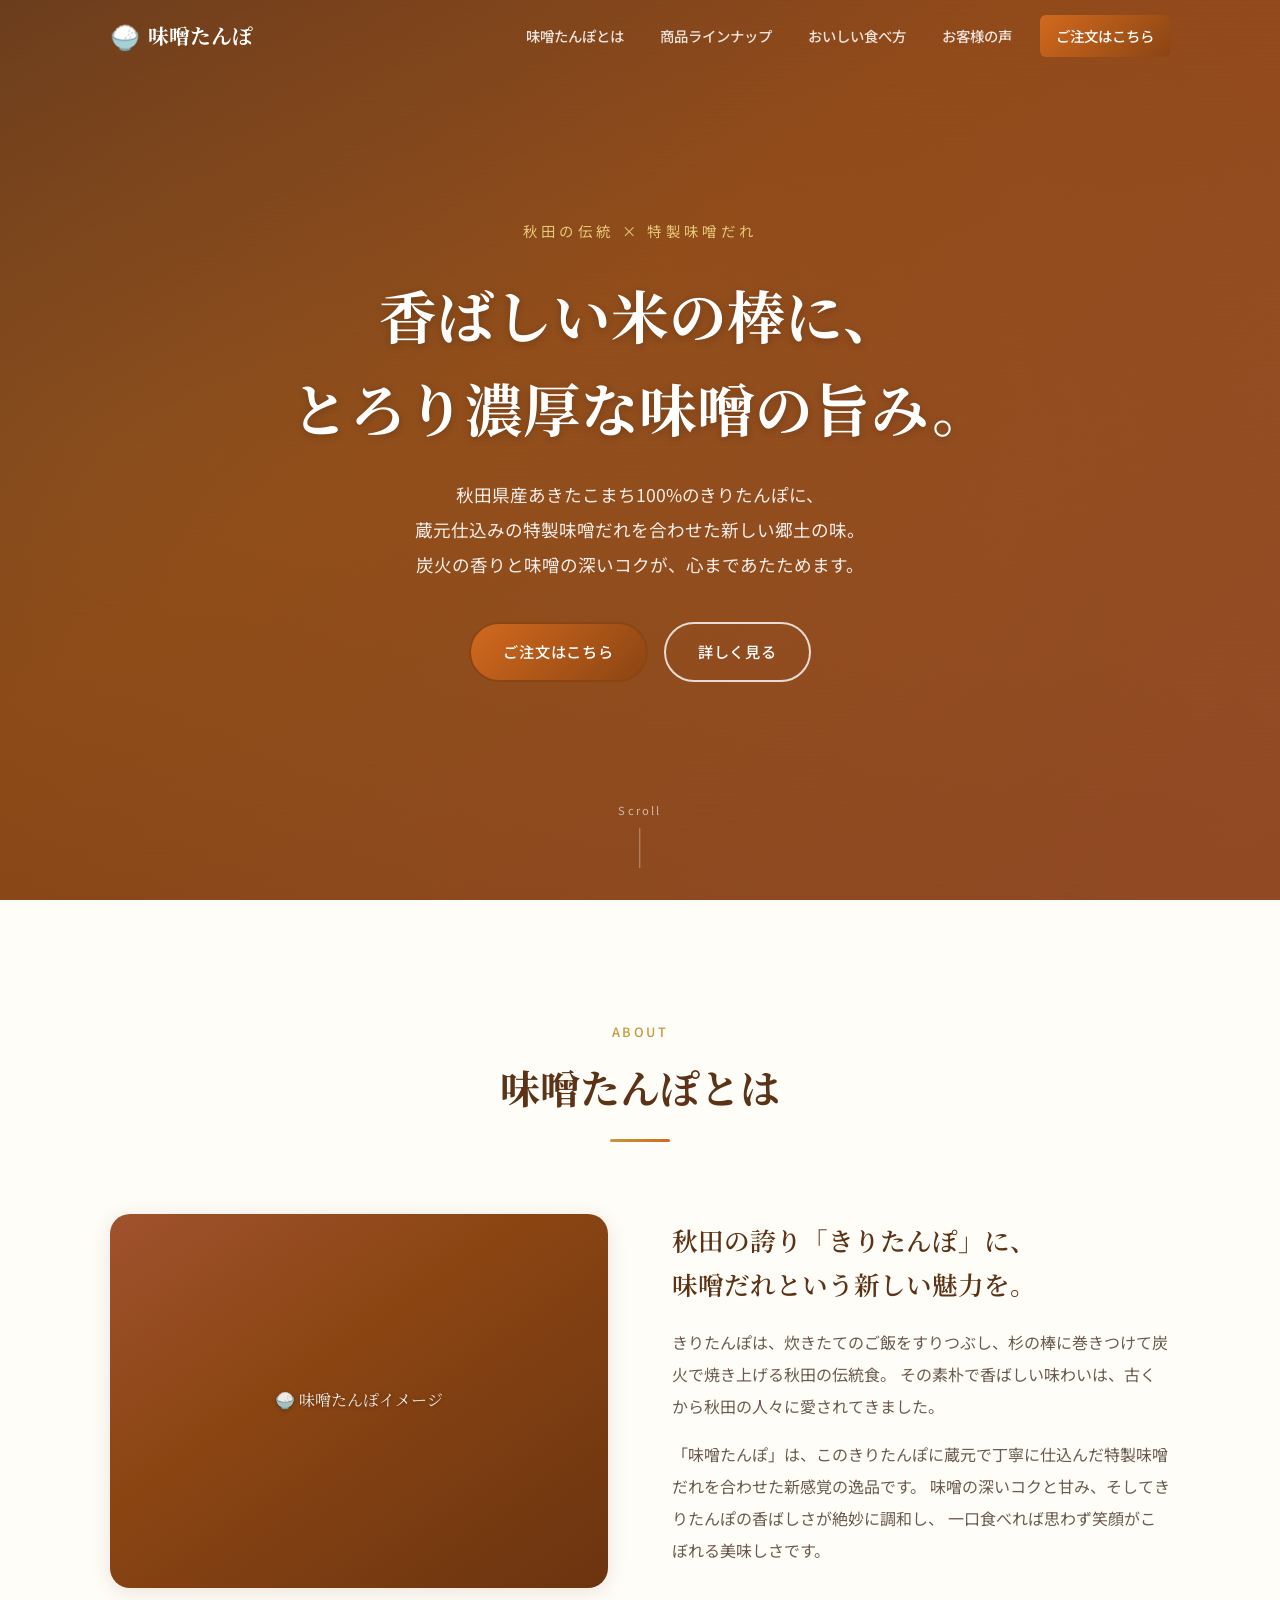
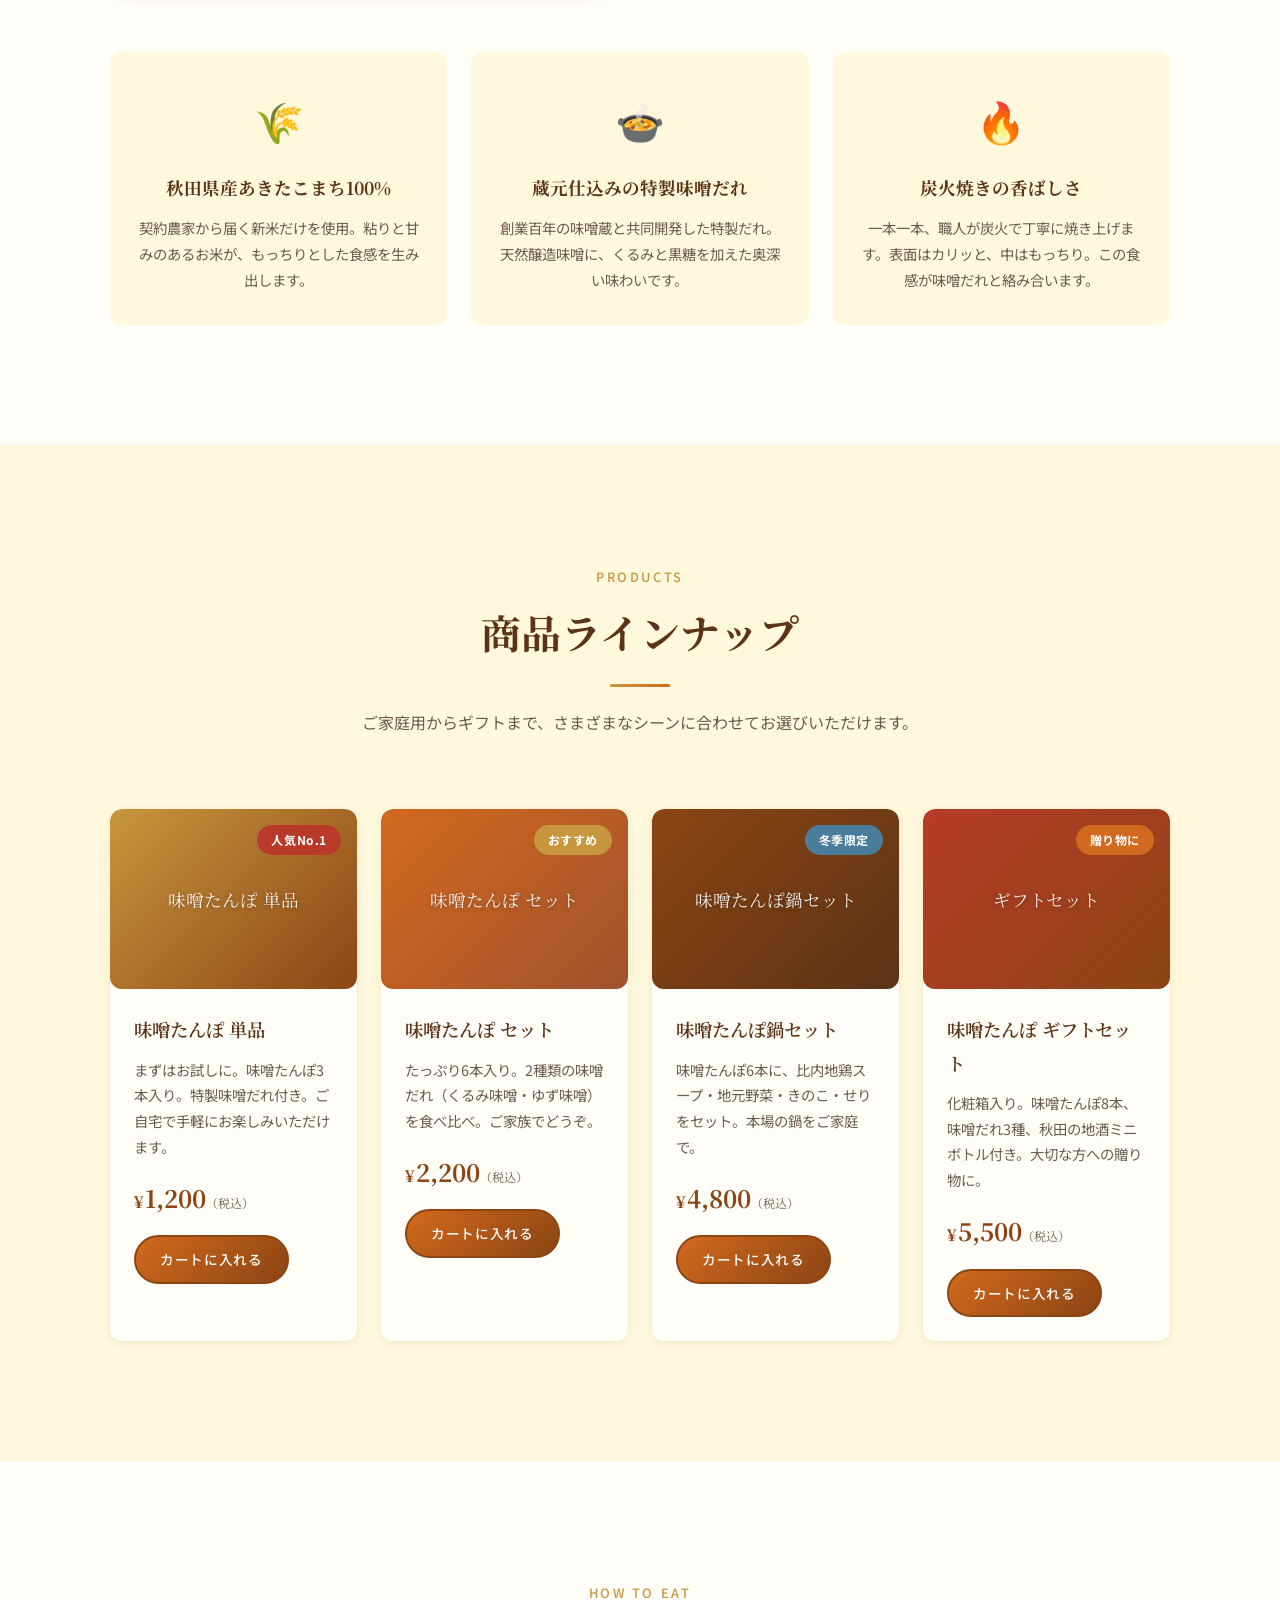
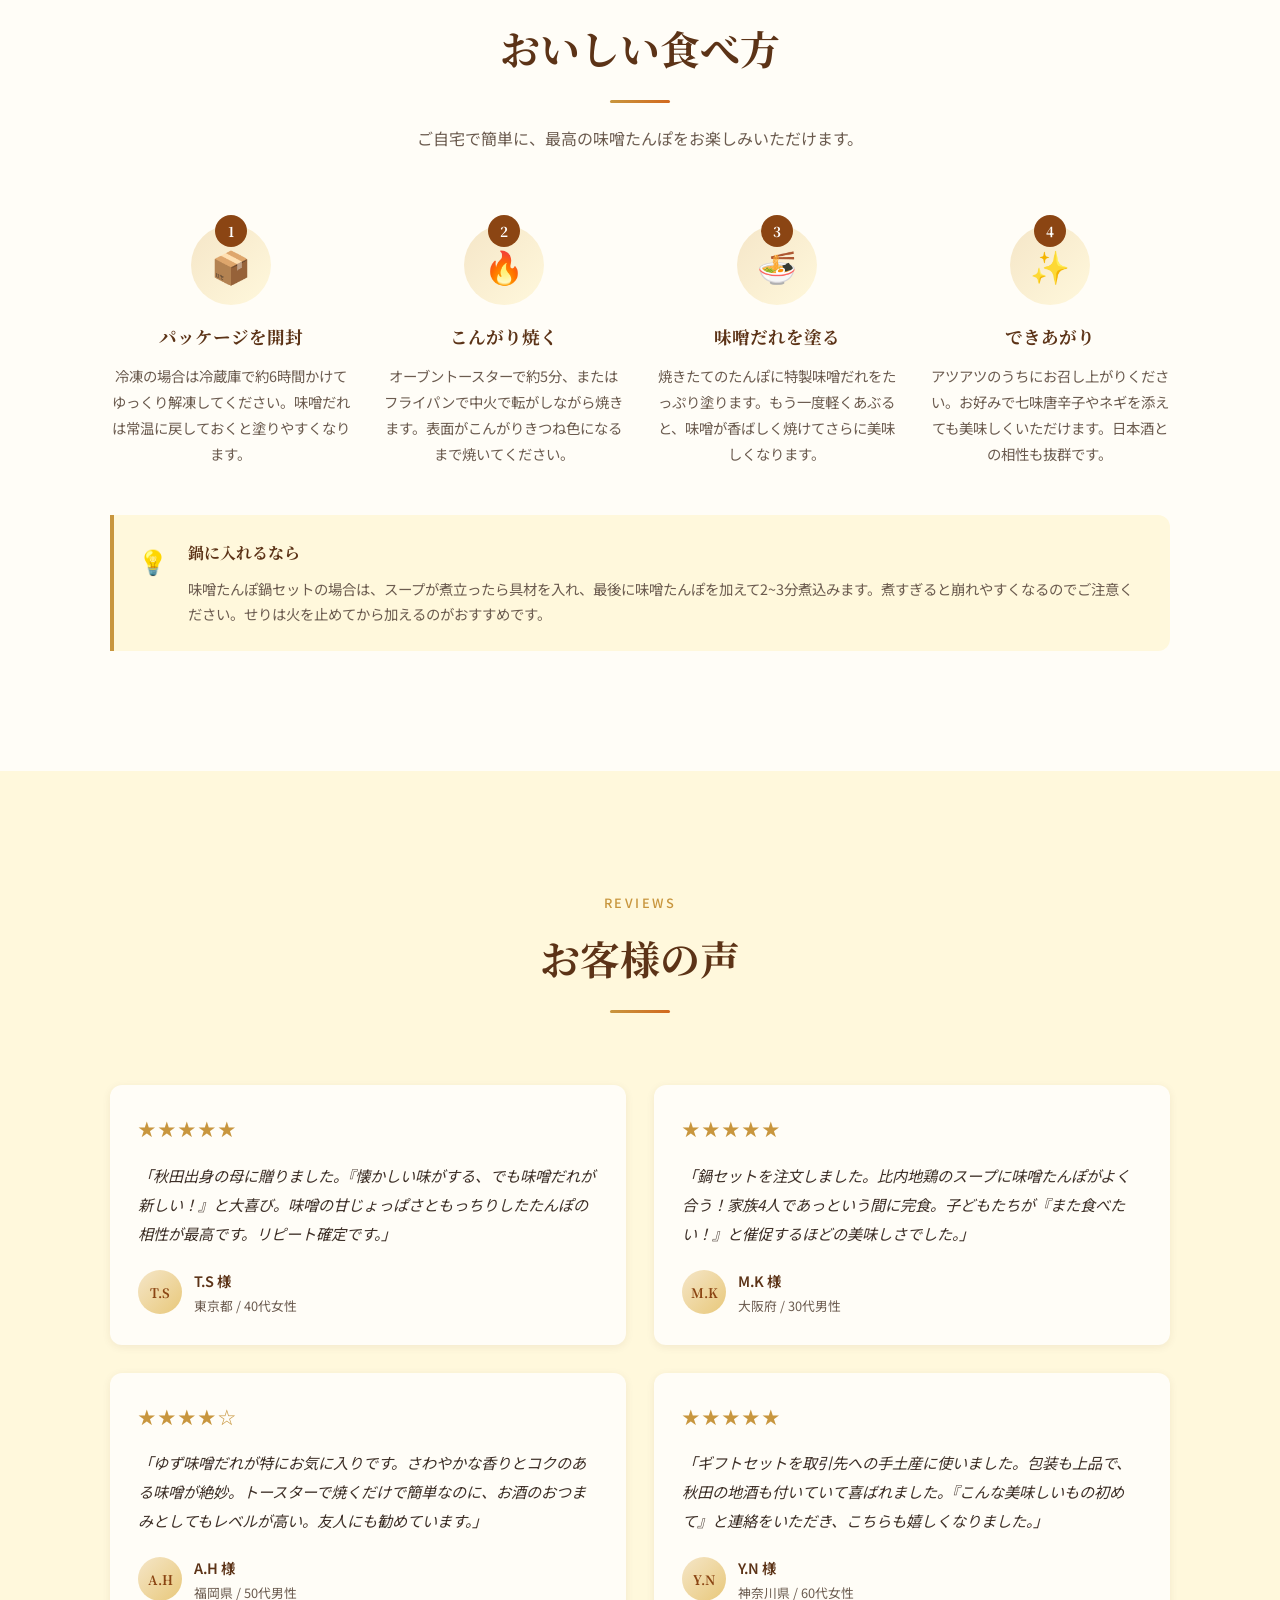
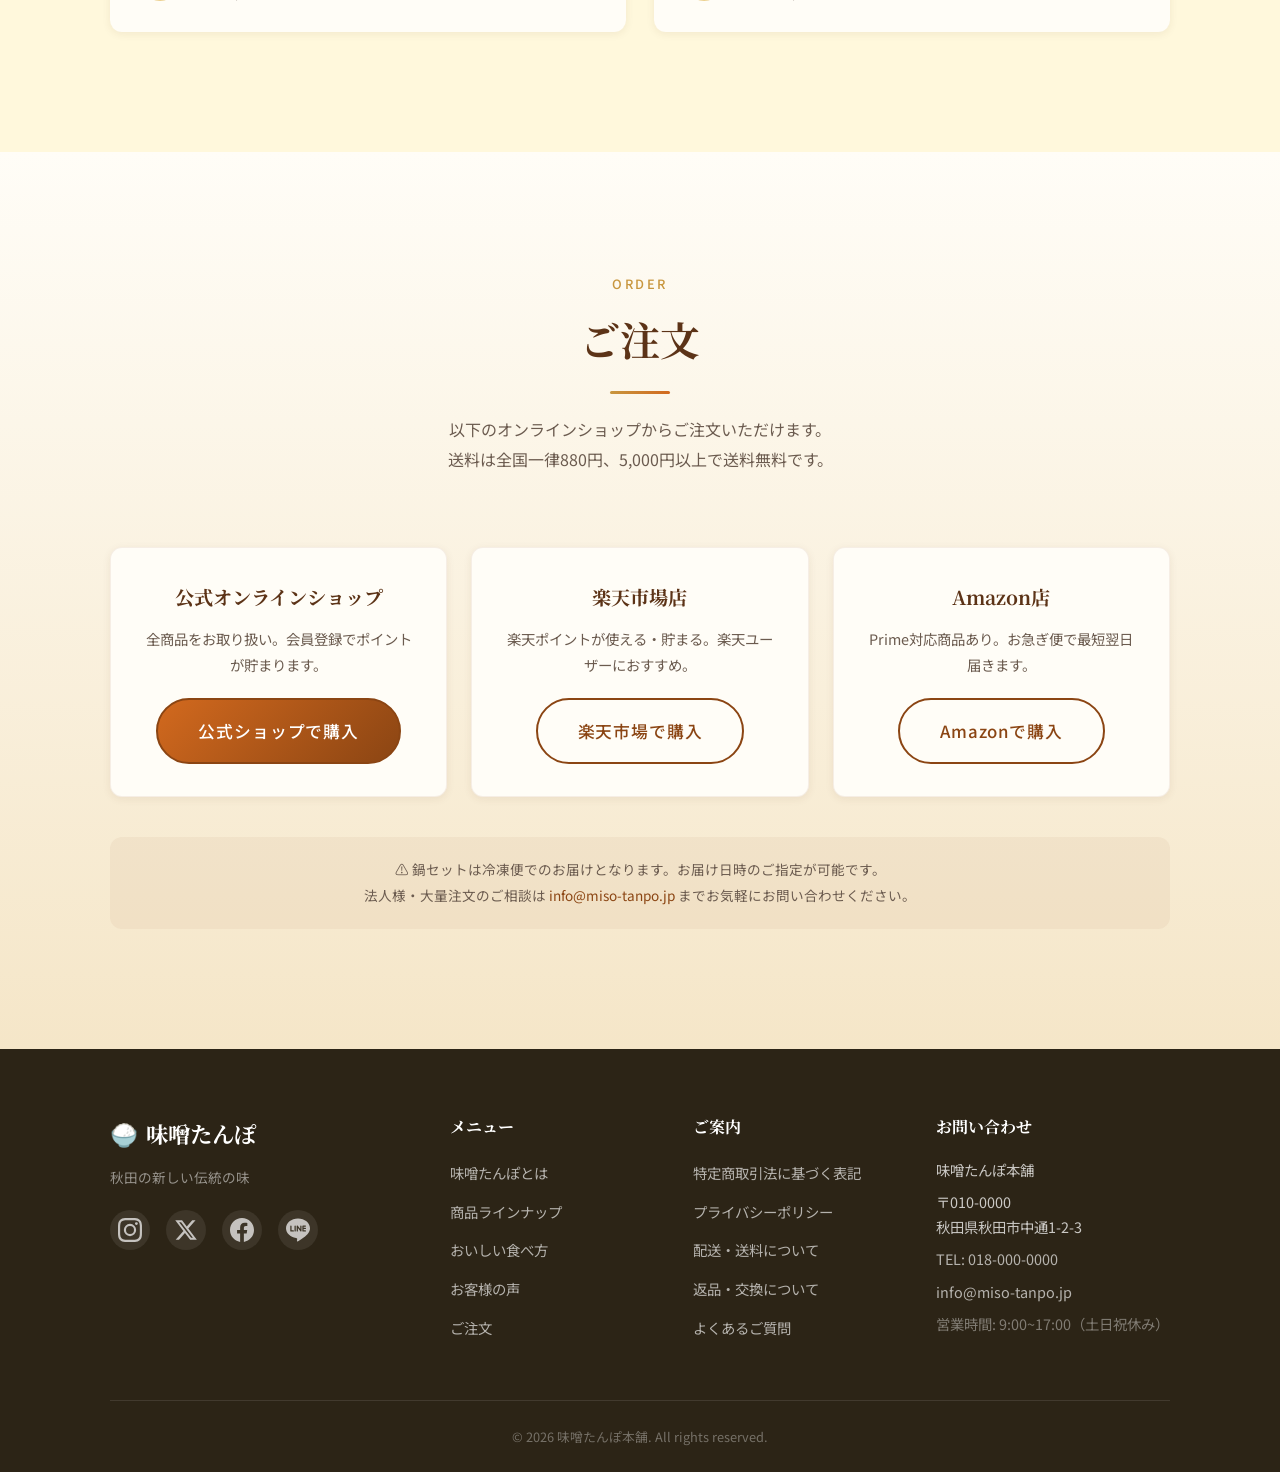
==== index.html @ 73ec68a2 "味噌たんぽホームページの初期コミット Co-Authored-By: Claude Opus 4.6 <noreply@anthropic.com>" ====
<!DOCTYPE html>
<html lang="ja">
<head>
  <meta charset="UTF-8">
  <meta name="viewport" content="width=device-width, initial-scale=1.0">
  <meta name="description" content="味噌たんぽ — 秋田の伝統きりたんぽと特製味噌だれの出会い。こだわりの素材で作る、新しい秋田の味をお届けします。">
  <meta name="keywords" content="味噌たんぽ, きりたんぽ, 秋田, 味噌, 郷土料理, お取り寄せ, ギフト">
  <meta property="og:title" content="味噌たんぽ | 秋田の新しい伝統の味">
  <meta property="og:description" content="秋田のきりたんぽと特製味噌だれが出会った、新しい郷土の味。">
  <meta property="og:type" content="website">
  <title>味噌たんぽ | 秋田の新しい伝統の味</title>
  <link rel="preconnect" href="https://fonts.googleapis.com">
  <link rel="preconnect" href="https://fonts.gstatic.com" crossorigin>
  <link href="https://fonts.googleapis.com/css2?family=Noto+Serif+JP:wght@400;500;600;700;900&family=Noto+Sans+JP:wght@300;400;500;700&display=swap" rel="stylesheet">
  <link rel="stylesheet" href="style.css">
</head>
<body>

  <!-- ナビゲーション -->
  <header class="header" id="header">
    <nav class="nav container">
      <a href="#" class="nav__logo">
        <span class="nav__logo-icon">&#127834;</span>
        <span class="nav__logo-text">味噌たんぽ</span>
      </a>
      <button class="nav__toggle" id="navToggle" aria-label="メニューを開く" aria-expanded="false">
        <span class="nav__toggle-bar"></span>
        <span class="nav__toggle-bar"></span>
        <span class="nav__toggle-bar"></span>
      </button>
      <ul class="nav__menu" id="navMenu">
        <li><a href="#about" class="nav__link">味噌たんぽとは</a></li>
        <li><a href="#products" class="nav__link">商品ラインナップ</a></li>
        <li><a href="#howto" class="nav__link">おいしい食べ方</a></li>
        <li><a href="#reviews" class="nav__link">お客様の声</a></li>
        <li><a href="#order" class="nav__link nav__link--cta">ご注文はこちら</a></li>
      </ul>
    </nav>
  </header>

  <!-- ヒーローセクション -->
  <section class="hero" id="hero">
    <div class="hero__overlay"></div>
    <div class="hero__content container">
      <p class="hero__subtitle fade-in">秋田の伝統 &#215; 特製味噌だれ</p>
      <h1 class="hero__title fade-in">
        香ばしい米の棒に、<br>
        とろり濃厚な味噌の旨み。
      </h1>
      <p class="hero__description fade-in">
        秋田県産あきたこまち100%のきりたんぽに、<br class="hide-mobile">
        蔵元仕込みの特製味噌だれを合わせた新しい郷土の味。<br class="hide-mobile">
        炭火の香りと味噌の深いコクが、心まであたためます。
      </p>
      <div class="hero__actions fade-in">
        <a href="#order" class="btn btn--primary">ご注文はこちら</a>
        <a href="#about" class="btn btn--outline">詳しく見る</a>
      </div>
    </div>
    <div class="hero__scroll-hint">
      <span>Scroll</span>
      <div class="hero__scroll-line"></div>
    </div>
  </section>

  <!-- 味噌たんぽとは -->
  <section class="about section" id="about">
    <div class="container">
      <div class="section__header fade-in">
        <p class="section__label">About</p>
        <h2 class="section__title">味噌たんぽとは</h2>
        <div class="section__divider"></div>
      </div>

      <div class="about__grid">
        <div class="about__image-wrapper fade-in">
          <div class="about__image placeholder-image placeholder-image--tanpo">
            <span>&#127834; 味噌たんぽイメージ</span>
          </div>
        </div>
        <div class="about__text fade-in">
          <h3 class="about__heading">秋田の誇り「きりたんぽ」に、<br>味噌だれという新しい魅力を。</h3>
          <p>
            きりたんぽは、炊きたてのご飯をすりつぶし、杉の棒に巻きつけて炭火で焼き上げる秋田の伝統食。
            その素朴で香ばしい味わいは、古くから秋田の人々に愛されてきました。
          </p>
          <p>
            「味噌たんぽ」は、このきりたんぽに蔵元で丁寧に仕込んだ特製味噌だれを合わせた新感覚の逸品です。
            味噌の深いコクと甘み、そしてきりたんぽの香ばしさが絶妙に調和し、
            一口食べれば思わず笑顔がこぼれる美味しさです。
          </p>
        </div>
      </div>

      <div class="about__features">
        <div class="about__feature fade-in">
          <div class="about__feature-icon">&#127806;</div>
          <h4>秋田県産あきたこまち100%</h4>
          <p>契約農家から届く新米だけを使用。粘りと甘みのあるお米が、もっちりとした食感を生み出します。</p>
        </div>
        <div class="about__feature fade-in">
          <div class="about__feature-icon">&#127858;</div>
          <h4>蔵元仕込みの特製味噌だれ</h4>
          <p>創業百年の味噌蔵と共同開発した特製だれ。天然醸造味噌に、くるみと黒糖を加えた奥深い味わいです。</p>
        </div>
        <div class="about__feature fade-in">
          <div class="about__feature-icon">&#128293;</div>
          <h4>炭火焼きの香ばしさ</h4>
          <p>一本一本、職人が炭火で丁寧に焼き上げます。表面はカリッと、中はもっちり。この食感が味噌だれと絡み合います。</p>
        </div>
      </div>
    </div>
  </section>

  <!-- 商品ラインナップ -->
  <section class="products section section--alt" id="products">
    <div class="container">
      <div class="section__header fade-in">
        <p class="section__label">Products</p>
        <h2 class="section__title">商品ラインナップ</h2>
        <div class="section__divider"></div>
        <p class="section__description">ご家庭用からギフトまで、<br class="hide-desktop">さまざまなシーンに合わせてお選びいただけます。</p>
      </div>

      <div class="products__grid">
        <!-- 単品 -->
        <article class="product-card fade-in">
          <div class="product-card__image placeholder-image placeholder-image--product1">
            <span>味噌たんぽ 単品</span>
          </div>
          <div class="product-card__badge">人気No.1</div>
          <div class="product-card__body">
            <h3 class="product-card__name">味噌たんぽ 単品</h3>
            <p class="product-card__desc">まずはお試しに。味噌たんぽ3本入り。特製味噌だれ付き。ご自宅で手軽にお楽しみいただけます。</p>
            <p class="product-card__price"><span class="product-card__yen">&yen;</span>1,200<span class="product-card__tax">（税込）</span></p>
            <a href="#order" class="btn btn--small">カートに入れる</a>
          </div>
        </article>

        <!-- セット -->
        <article class="product-card fade-in">
          <div class="product-card__image placeholder-image placeholder-image--product2">
            <span>味噌たんぽ セット</span>
          </div>
          <div class="product-card__badge product-card__badge--recommend">おすすめ</div>
          <div class="product-card__body">
            <h3 class="product-card__name">味噌たんぽ セット</h3>
            <p class="product-card__desc">たっぷり6本入り。2種類の味噌だれ（くるみ味噌・ゆず味噌）を食べ比べ。ご家族でどうぞ。</p>
            <p class="product-card__price"><span class="product-card__yen">&yen;</span>2,200<span class="product-card__tax">（税込）</span></p>
            <a href="#order" class="btn btn--small">カートに入れる</a>
          </div>
        </article>

        <!-- 鍋セット -->
        <article class="product-card fade-in">
          <div class="product-card__image placeholder-image placeholder-image--product3">
            <span>味噌たんぽ鍋セット</span>
          </div>
          <div class="product-card__badge product-card__badge--winter">冬季限定</div>
          <div class="product-card__body">
            <h3 class="product-card__name">味噌たんぽ鍋セット</h3>
            <p class="product-card__desc">味噌たんぽ6本に、比内地鶏スープ・地元野菜・きのこ・せりをセット。本場の鍋をご家庭で。</p>
            <p class="product-card__price"><span class="product-card__yen">&yen;</span>4,800<span class="product-card__tax">（税込）</span></p>
            <a href="#order" class="btn btn--small">カートに入れる</a>
          </div>
        </article>

        <!-- ギフトセット -->
        <article class="product-card fade-in">
          <div class="product-card__image placeholder-image placeholder-image--product4">
            <span>ギフトセット</span>
          </div>
          <div class="product-card__badge product-card__badge--gift">贈り物に</div>
          <div class="product-card__body">
            <h3 class="product-card__name">味噌たんぽ ギフトセット</h3>
            <p class="product-card__desc">化粧箱入り。味噌たんぽ8本、味噌だれ3種、秋田の地酒ミニボトル付き。大切な方への贈り物に。</p>
            <p class="product-card__price"><span class="product-card__yen">&yen;</span>5,500<span class="product-card__tax">（税込）</span></p>
            <a href="#order" class="btn btn--small">カートに入れる</a>
          </div>
        </article>
      </div>
    </div>
  </section>

  <!-- おいしい食べ方 -->
  <section class="howto section" id="howto">
    <div class="container">
      <div class="section__header fade-in">
        <p class="section__label">How to Eat</p>
        <h2 class="section__title">おいしい食べ方</h2>
        <div class="section__divider"></div>
        <p class="section__description">ご自宅で簡単に、最高の味噌たんぽをお楽しみいただけます。</p>
      </div>

      <div class="howto__steps">
        <div class="howto__step fade-in">
          <div class="howto__step-number">1</div>
          <div class="howto__step-icon placeholder-image placeholder-image--step">
            <span>&#128230;</span>
          </div>
          <h3>パッケージを開封</h3>
          <p>冷凍の場合は冷蔵庫で約6時間かけてゆっくり解凍してください。味噌だれは常温に戻しておくと塗りやすくなります。</p>
        </div>

        <div class="howto__step fade-in">
          <div class="howto__step-number">2</div>
          <div class="howto__step-icon placeholder-image placeholder-image--step">
            <span>&#128293;</span>
          </div>
          <h3>こんがり焼く</h3>
          <p>オーブントースターで約5分、またはフライパンで中火で転がしながら焼きます。表面がこんがりきつね色になるまで焼いてください。</p>
        </div>

        <div class="howto__step fade-in">
          <div class="howto__step-number">3</div>
          <div class="howto__step-icon placeholder-image placeholder-image--step">
            <span>&#127836;</span>
          </div>
          <h3>味噌だれを塗る</h3>
          <p>焼きたてのたんぽに特製味噌だれをたっぷり塗ります。もう一度軽くあぶると、味噌が香ばしく焼けてさらに美味しくなります。</p>
        </div>

        <div class="howto__step fade-in">
          <div class="howto__step-number">4</div>
          <div class="howto__step-icon placeholder-image placeholder-image--step">
            <span>&#10024;</span>
          </div>
          <h3>できあがり</h3>
          <p>アツアツのうちにお召し上がりください。お好みで七味唐辛子やネギを添えても美味しくいただけます。日本酒との相性も抜群です。</p>
        </div>
      </div>

      <div class="howto__tip fade-in">
        <div class="howto__tip-icon">&#128161;</div>
        <div class="howto__tip-content">
          <h4>鍋に入れるなら</h4>
          <p>味噌たんぽ鍋セットの場合は、スープが煮立ったら具材を入れ、最後に味噌たんぽを加えて2~3分煮込みます。煮すぎると崩れやすくなるのでご注意ください。せりは火を止めてから加えるのがおすすめです。</p>
        </div>
      </div>
    </div>
  </section>

  <!-- お客様の声 -->
  <section class="reviews section section--alt" id="reviews">
    <div class="container">
      <div class="section__header fade-in">
        <p class="section__label">Reviews</p>
        <h2 class="section__title">お客様の声</h2>
        <div class="section__divider"></div>
      </div>

      <div class="reviews__grid">
        <article class="review-card fade-in">
          <div class="review-card__stars" aria-label="星5つ">&#9733;&#9733;&#9733;&#9733;&#9733;</div>
          <p class="review-card__text">
            「秋田出身の母に贈りました。『懐かしい味がする、でも味噌だれが新しい！』と大喜び。味噌の甘じょっぱさともっちりしたたんぽの相性が最高です。リピート確定です。」
          </p>
          <div class="review-card__author">
            <div class="review-card__avatar">T.S</div>
            <div>
              <p class="review-card__name">T.S 様</p>
              <p class="review-card__meta">東京都 / 40代女性</p>
            </div>
          </div>
        </article>

        <article class="review-card fade-in">
          <div class="review-card__stars" aria-label="星5つ">&#9733;&#9733;&#9733;&#9733;&#9733;</div>
          <p class="review-card__text">
            「鍋セットを注文しました。比内地鶏のスープに味噌たんぽがよく合う！家族4人であっという間に完食。子どもたちが『また食べたい！』と催促するほどの美味しさでした。」
          </p>
          <div class="review-card__author">
            <div class="review-card__avatar">M.K</div>
            <div>
              <p class="review-card__name">M.K 様</p>
              <p class="review-card__meta">大阪府 / 30代男性</p>
            </div>
          </div>
        </article>

        <article class="review-card fade-in">
          <div class="review-card__stars" aria-label="星4つ">&#9733;&#9733;&#9733;&#9733;&#9734;</div>
          <p class="review-card__text">
            「ゆず味噌だれが特にお気に入りです。さわやかな香りとコクのある味噌が絶妙。トースターで焼くだけで簡単なのに、お酒のおつまみとしてもレベルが高い。友人にも勧めています。」
          </p>
          <div class="review-card__author">
            <div class="review-card__avatar">A.H</div>
            <div>
              <p class="review-card__name">A.H 様</p>
              <p class="review-card__meta">福岡県 / 50代男性</p>
            </div>
          </div>
        </article>

        <article class="review-card fade-in">
          <div class="review-card__stars" aria-label="星5つ">&#9733;&#9733;&#9733;&#9733;&#9733;</div>
          <p class="review-card__text">
            「ギフトセットを取引先への手土産に使いました。包装も上品で、秋田の地酒も付いていて喜ばれました。『こんな美味しいもの初めて』と連絡をいただき、こちらも嬉しくなりました。」
          </p>
          <div class="review-card__author">
            <div class="review-card__avatar">Y.N</div>
            <div>
              <p class="review-card__name">Y.N 様</p>
              <p class="review-card__meta">神奈川県 / 60代女性</p>
            </div>
          </div>
        </article>
      </div>
    </div>
  </section>

  <!-- ご注文 -->
  <section class="order section" id="order">
    <div class="container">
      <div class="section__header fade-in">
        <p class="section__label">Order</p>
        <h2 class="section__title">ご注文</h2>
        <div class="section__divider"></div>
        <p class="section__description">以下のオンラインショップからご注文いただけます。<br>送料は全国一律880円、5,000円以上で送料無料です。</p>
      </div>

      <div class="order__cards">
        <div class="order__card fade-in">
          <h3>公式オンラインショップ</h3>
          <p>全商品をお取り扱い。会員登録でポイントが貯まります。</p>
          <a href="#" class="btn btn--primary btn--large">公式ショップで購入</a>
        </div>
        <div class="order__card fade-in">
          <h3>楽天市場店</h3>
          <p>楽天ポイントが使える・貯まる。楽天ユーザーにおすすめ。</p>
          <a href="#" class="btn btn--secondary btn--large">楽天市場で購入</a>
        </div>
        <div class="order__card fade-in">
          <h3>Amazon店</h3>
          <p>Prime対応商品あり。お急ぎ便で最短翌日届きます。</p>
          <a href="#" class="btn btn--secondary btn--large">Amazonで購入</a>
        </div>
      </div>

      <div class="order__notice fade-in">
        <p>&#9888; 鍋セットは冷凍便でのお届けとなります。お届け日時のご指定が可能です。<br>
        法人様・大量注文のご相談は <a href="mailto:info@miso-tanpo.jp">info@miso-tanpo.jp</a> までお気軽にお問い合わせください。</p>
      </div>
    </div>
  </section>

  <!-- フッター -->
  <footer class="footer">
    <div class="container">
      <div class="footer__grid">
        <div class="footer__brand">
          <a href="#" class="footer__logo">
            <span>&#127834;</span> 味噌たんぽ
          </a>
          <p class="footer__tagline">秋田の新しい伝統の味</p>
          <div class="footer__sns">
            <a href="#" class="footer__sns-link" aria-label="Instagram">
              <svg viewBox="0 0 24 24" width="24" height="24" fill="currentColor"><path d="M12 2.163c3.204 0 3.584.012 4.85.07 3.252.148 4.771 1.691 4.919 4.919.058 1.265.069 1.645.069 4.849 0 3.205-.012 3.584-.069 4.849-.149 3.225-1.664 4.771-4.919 4.919-1.266.058-1.644.07-4.85.07-3.204 0-3.584-.012-4.849-.07-3.26-.149-4.771-1.699-4.919-4.92-.058-1.265-.07-1.644-.07-4.849 0-3.204.013-3.583.07-4.849.149-3.227 1.664-4.771 4.919-4.919 1.266-.057 1.645-.069 4.849-.069zM12 0C8.741 0 8.333.014 7.053.072 2.695.272.273 2.69.073 7.052.014 8.333 0 8.741 0 12c0 3.259.014 3.668.072 4.948.2 4.358 2.618 6.78 6.98 6.98C8.333 23.986 8.741 24 12 24c3.259 0 3.668-.014 4.948-.072 4.354-.2 6.782-2.618 6.979-6.98.059-1.28.073-1.689.073-4.948 0-3.259-.014-3.667-.072-4.947-.196-4.354-2.617-6.78-6.979-6.98C15.668.014 15.259 0 12 0zm0 5.838a6.162 6.162 0 100 12.324 6.162 6.162 0 000-12.324zM12 16a4 4 0 110-8 4 4 0 010 8zm6.406-11.845a1.44 1.44 0 100 2.881 1.44 1.44 0 000-2.881z"/></svg>
            </a>
            <a href="#" class="footer__sns-link" aria-label="X (Twitter)">
              <svg viewBox="0 0 24 24" width="24" height="24" fill="currentColor"><path d="M18.244 2.25h3.308l-7.227 8.26 8.502 11.24H16.17l-5.214-6.817L4.99 21.75H1.68l7.73-8.835L1.254 2.25H8.08l4.713 6.231zm-1.161 17.52h1.833L7.084 4.126H5.117z"/></svg>
            </a>
            <a href="#" class="footer__sns-link" aria-label="Facebook">
              <svg viewBox="0 0 24 24" width="24" height="24" fill="currentColor"><path d="M24 12.073c0-6.627-5.373-12-12-12s-12 5.373-12 12c0 5.99 4.388 10.954 10.125 11.854v-8.385H7.078v-3.47h3.047V9.43c0-3.007 1.792-4.669 4.533-4.669 1.312 0 2.686.235 2.686.235v2.953H15.83c-1.491 0-1.956.925-1.956 1.874v2.25h3.328l-.532 3.47h-2.796v8.385C19.612 23.027 24 18.062 24 12.073z"/></svg>
            </a>
            <a href="#" class="footer__sns-link" aria-label="LINE">
              <svg viewBox="0 0 24 24" width="24" height="24" fill="currentColor"><path d="M19.365 9.863c.349 0 .63.285.63.631 0 .345-.281.63-.63.63H17.61v1.125h1.755c.349 0 .63.283.63.63 0 .344-.281.629-.63.629h-2.386c-.345 0-.627-.285-.627-.629V8.108c0-.345.282-.63.63-.63h2.386c.346 0 .627.285.627.63 0 .349-.281.63-.63.63H17.61v1.125h1.755zm-3.855 3.016c0 .27-.174.51-.432.596-.064.021-.133.031-.199.031-.211 0-.391-.09-.51-.25l-2.443-3.317v2.94c0 .344-.279.629-.631.629-.346 0-.626-.285-.626-.629V8.108c0-.27.173-.51.43-.595.06-.023.136-.033.194-.033.195 0 .375.104.495.254l2.462 3.33V8.108c0-.345.282-.63.63-.63.345 0 .63.285.63.63v4.771zm-5.741 0c0 .344-.282.629-.631.629-.345 0-.627-.285-.627-.629V8.108c0-.345.282-.63.63-.63.346 0 .628.285.628.63v4.771zm-2.466.629H4.917c-.345 0-.63-.285-.63-.629V8.108c0-.345.285-.63.63-.63.348 0 .63.285.63.63v4.141h1.756c.348 0 .629.283.629.63 0 .344-.282.629-.629.629M24 10.314C24 4.943 18.615.572 12 .572S0 4.943 0 10.314c0 4.811 4.27 8.842 10.035 9.608.391.082.923.258 1.058.59.12.301.079.766.038 1.08l-.164 1.02c-.045.301-.24 1.186 1.049.645 1.291-.539 6.916-4.078 9.436-6.975C23.176 14.393 24 12.458 24 10.314"/></svg>
            </a>
          </div>
        </div>

        <div class="footer__links">
          <h4>メニュー</h4>
          <ul>
            <li><a href="#about">味噌たんぽとは</a></li>
            <li><a href="#products">商品ラインナップ</a></li>
            <li><a href="#howto">おいしい食べ方</a></li>
            <li><a href="#reviews">お客様の声</a></li>
            <li><a href="#order">ご注文</a></li>
          </ul>
        </div>

        <div class="footer__links">
          <h4>ご案内</h4>
          <ul>
            <li><a href="#">特定商取引法に基づく表記</a></li>
            <li><a href="#">プライバシーポリシー</a></li>
            <li><a href="#">配送・送料について</a></li>
            <li><a href="#">返品・交換について</a></li>
            <li><a href="#">よくあるご質問</a></li>
          </ul>
        </div>

        <div class="footer__contact">
          <h4>お問い合わせ</h4>
          <p>味噌たんぽ本舗</p>
          <p>〒010-0000<br>秋田県秋田市中通1-2-3</p>
          <p><a href="tel:018-000-0000">TEL: 018-000-0000</a></p>
          <p><a href="mailto:info@miso-tanpo.jp">info@miso-tanpo.jp</a></p>
          <p class="footer__hours">営業時間: 9:00~17:00（土日祝休み）</p>
        </div>
      </div>

      <div class="footer__bottom">
        <p>&copy; 2026 味噌たんぽ本舗. All rights reserved.</p>
      </div>
    </div>
  </footer>

  <!-- トップへ戻るボタン -->
  <button class="back-to-top" id="backToTop" aria-label="ページの先頭に戻る">
    <svg viewBox="0 0 24 24" width="24" height="24" fill="currentColor"><path d="M7.41 15.41L12 10.83l4.59 4.58L18 14l-6-6-6 6z"/></svg>
  </button>

  <script src="script.js"></script>
</body>
</html>
---- style.css ----
/* ============================================
   味噌たんぽ Landing Page — Stylesheet
   ============================================ */

/* --- Reset & Base --- */
*,
*::before,
*::after {
  margin: 0;
  padding: 0;
  box-sizing: border-box;
}

:root {
  --color-brown-dark: #5C3317;
  --color-brown: #8B4513;
  --color-brown-medium: #A0522D;
  --color-brown-light: #D2691E;
  --color-cream: #FFF8DC;
  --color-cream-dark: #F5E6C8;
  --color-warm-white: #FFFDF7;
  --color-dark: #2C2416;
  --color-text: #3E3028;
  --color-text-light: #6B5B4F;
  --color-gold: #C8963E;
  --color-gold-light: #E8C87A;
  --color-red-accent: #B83A2A;
  --color-green-accent: #5A7247;

  --font-serif: 'Noto Serif JP', 'Yu Mincho', '游明朝', serif;
  --font-sans: 'Noto Sans JP', 'Hiragino Sans', 'Yu Gothic', sans-serif;

  --shadow-sm: 0 2px 8px rgba(92, 51, 23, 0.08);
  --shadow-md: 0 4px 20px rgba(92, 51, 23, 0.12);
  --shadow-lg: 0 8px 40px rgba(92, 51, 23, 0.16);

  --radius-sm: 6px;
  --radius-md: 12px;
  --radius-lg: 20px;

  --transition: 0.3s ease;
}

html {
  scroll-behavior: smooth;
  font-size: 16px;
}

body {
  font-family: var(--font-sans);
  color: var(--color-text);
  background-color: var(--color-warm-white);
  line-height: 1.8;
  -webkit-font-smoothing: antialiased;
  overflow-x: hidden;
}

a {
  color: var(--color-brown);
  text-decoration: none;
  transition: color var(--transition);
}

a:hover {
  color: var(--color-brown-light);
}

img {
  max-width: 100%;
  height: auto;
  display: block;
}

ul {
  list-style: none;
}

.container {
  max-width: 1140px;
  margin: 0 auto;
  padding: 0 20px;
}

.hide-mobile {
  display: none;
}

.hide-desktop {
  display: inline;
}

/* --- Section Common --- */
.section {
  padding: 80px 0;
}

.section--alt {
  background-color: var(--color-cream);
}

.section__header {
  text-align: center;
  margin-bottom: 56px;
}

.section__label {
  font-family: var(--font-sans);
  font-size: 0.8rem;
  font-weight: 500;
  letter-spacing: 0.2em;
  text-transform: uppercase;
  color: var(--color-gold);
  margin-bottom: 8px;
}

.section__title {
  font-family: var(--font-serif);
  font-size: 2rem;
  font-weight: 700;
  color: var(--color-brown-dark);
  margin-bottom: 16px;
}

.section__divider {
  width: 60px;
  height: 3px;
  background: linear-gradient(90deg, var(--color-gold), var(--color-brown-light));
  margin: 0 auto 20px;
  border-radius: 2px;
}

.section__description {
  font-size: 1rem;
  color: var(--color-text-light);
  max-width: 600px;
  margin: 0 auto;
  line-height: 1.9;
}

/* --- Placeholder Images --- */
.placeholder-image {
  display: flex;
  align-items: center;
  justify-content: center;
  font-family: var(--font-serif);
  font-size: 1rem;
  color: rgba(255, 255, 255, 0.9);
  text-shadow: 0 1px 4px rgba(0, 0, 0, 0.3);
  border-radius: var(--radius-md);
  overflow: hidden;
  position: relative;
}

.placeholder-image span {
  position: relative;
  z-index: 1;
  text-align: center;
  padding: 16px;
}

.placeholder-image--tanpo {
  aspect-ratio: 4 / 3;
  background: linear-gradient(145deg, #A0522D 0%, #8B4513 40%, #6B3410 100%);
}

.placeholder-image--product1 {
  background: linear-gradient(135deg, #C8963E 0%, #8B4513 100%);
}
.placeholder-image--product2 {
  background: linear-gradient(135deg, #D2691E 0%, #A0522D 100%);
}
.placeholder-image--product3 {
  background: linear-gradient(135deg, #8B4513 0%, #5C3317 100%);
}
.placeholder-image--product4 {
  background: linear-gradient(135deg, #B83A2A 0%, #8B4513 100%);
}

.placeholder-image--step {
  width: 80px;
  height: 80px;
  border-radius: 50%;
  background: linear-gradient(135deg, var(--color-cream-dark), var(--color-cream));
  color: var(--color-brown);
  text-shadow: none;
  font-size: 2rem;
  margin: 0 auto 16px;
}

/* --- Buttons --- */
.btn {
  display: inline-block;
  font-family: var(--font-sans);
  font-weight: 500;
  font-size: 0.95rem;
  padding: 14px 32px;
  border-radius: 50px;
  border: 2px solid transparent;
  cursor: pointer;
  transition: all var(--transition);
  text-align: center;
  letter-spacing: 0.05em;
}

.btn--primary {
  background: linear-gradient(135deg, var(--color-brown-light), var(--color-brown));
  color: #fff;
  border-color: var(--color-brown);
}

.btn--primary:hover {
  background: linear-gradient(135deg, var(--color-brown), var(--color-brown-dark));
  color: #fff;
  transform: translateY(-2px);
  box-shadow: var(--shadow-md);
}

.btn--outline {
  background: transparent;
  color: #fff;
  border-color: rgba(255, 255, 255, 0.8);
}

.btn--outline:hover {
  background: rgba(255, 255, 255, 0.15);
  color: #fff;
  transform: translateY(-2px);
}

.btn--secondary {
  background: var(--color-warm-white);
  color: var(--color-brown);
  border-color: var(--color-brown);
}

.btn--secondary:hover {
  background: var(--color-brown);
  color: #fff;
  transform: translateY(-2px);
  box-shadow: var(--shadow-md);
}

.btn--small {
  padding: 10px 24px;
  font-size: 0.85rem;
  background: linear-gradient(135deg, var(--color-brown-light), var(--color-brown));
  color: #fff;
  border-color: var(--color-brown);
}

.btn--small:hover {
  background: linear-gradient(135deg, var(--color-brown), var(--color-brown-dark));
  color: #fff;
  transform: translateY(-2px);
  box-shadow: var(--shadow-sm);
}

.btn--large {
  padding: 16px 40px;
  font-size: 1.05rem;
}

/* --- Header / Nav --- */
.header {
  position: fixed;
  top: 0;
  left: 0;
  width: 100%;
  z-index: 1000;
  background: transparent;
  transition: background var(--transition), box-shadow var(--transition);
}

.header.scrolled {
  background: rgba(255, 253, 247, 0.97);
  box-shadow: var(--shadow-sm);
  backdrop-filter: blur(10px);
}

.nav {
  display: flex;
  align-items: center;
  justify-content: space-between;
  height: 72px;
}

.nav__logo {
  display: flex;
  align-items: center;
  gap: 8px;
  font-family: var(--font-serif);
  font-size: 1.3rem;
  font-weight: 700;
  color: #fff;
  transition: color var(--transition);
}

.header.scrolled .nav__logo {
  color: var(--color-brown-dark);
}

.nav__logo-icon {
  font-size: 1.5rem;
}

.nav__toggle {
  display: flex;
  flex-direction: column;
  gap: 5px;
  background: none;
  border: none;
  cursor: pointer;
  padding: 8px;
  z-index: 1001;
}

.nav__toggle-bar {
  display: block;
  width: 24px;
  height: 2px;
  background: #fff;
  border-radius: 2px;
  transition: all var(--transition);
}

.header.scrolled .nav__toggle-bar {
  background: var(--color-brown-dark);
}

.nav__toggle.active .nav__toggle-bar:nth-child(1) {
  transform: rotate(45deg) translate(5px, 5px);
}

.nav__toggle.active .nav__toggle-bar:nth-child(2) {
  opacity: 0;
}

.nav__toggle.active .nav__toggle-bar:nth-child(3) {
  transform: rotate(-45deg) translate(5px, -5px);
}

.nav__menu {
  position: fixed;
  top: 0;
  right: -100%;
  width: 280px;
  height: 100vh;
  background: var(--color-warm-white);
  flex-direction: column;
  padding: 100px 40px 40px;
  transition: right var(--transition);
  box-shadow: var(--shadow-lg);
  display: flex;
  gap: 8px;
}

.nav__menu.open {
  right: 0;
}

.nav__link {
  font-family: var(--font-sans);
  font-size: 1rem;
  font-weight: 500;
  color: var(--color-text);
  padding: 12px 0;
  display: block;
  border-bottom: 1px solid rgba(139, 69, 19, 0.1);
  transition: color var(--transition);
}

.nav__link:hover {
  color: var(--color-brown-light);
}

.nav__link--cta {
  background: linear-gradient(135deg, var(--color-brown-light), var(--color-brown));
  color: #fff;
  border: none;
  border-radius: 50px;
  padding: 12px 24px;
  text-align: center;
  margin-top: 16px;
}

.nav__link--cta:hover {
  color: #fff;
  opacity: 0.9;
}

/* --- Hero --- */
.hero {
  position: relative;
  min-height: 100vh;
  display: flex;
  align-items: center;
  justify-content: center;
  background:
    linear-gradient(145deg,
      rgba(92, 51, 23, 0.85) 0%,
      rgba(139, 69, 19, 0.75) 40%,
      rgba(160, 82, 45, 0.7) 100%
    ),
    repeating-linear-gradient(
      0deg,
      transparent,
      transparent 2px,
      rgba(0, 0, 0, 0.03) 2px,
      rgba(0, 0, 0, 0.03) 4px
    ),
    linear-gradient(180deg, #A0522D 0%, #6B3410 100%);
  color: #fff;
  text-align: center;
  overflow: hidden;
}

.hero::before {
  content: '';
  position: absolute;
  top: -50%;
  left: -50%;
  width: 200%;
  height: 200%;
  background: radial-gradient(ellipse at 30% 50%, rgba(200, 150, 62, 0.15) 0%, transparent 60%);
  animation: heroGlow 8s ease-in-out infinite alternate;
}

@keyframes heroGlow {
  0% { transform: translate(0, 0); }
  100% { transform: translate(5%, 3%); }
}

.hero__content {
  position: relative;
  z-index: 2;
  max-width: 800px;
  padding: 120px 20px 80px;
}

.hero__subtitle {
  font-family: var(--font-sans);
  font-size: 0.9rem;
  font-weight: 400;
  letter-spacing: 0.3em;
  margin-bottom: 24px;
  color: var(--color-gold-light);
}

.hero__title {
  font-family: var(--font-serif);
  font-size: 2.2rem;
  font-weight: 700;
  line-height: 1.6;
  margin-bottom: 24px;
  text-shadow: 0 2px 8px rgba(0, 0, 0, 0.2);
}

.hero__description {
  font-size: 1rem;
  line-height: 2;
  margin-bottom: 40px;
  color: rgba(255, 255, 255, 0.9);
}

.hero__actions {
  display: flex;
  gap: 16px;
  justify-content: center;
  flex-wrap: wrap;
}

.hero__scroll-hint {
  position: absolute;
  bottom: 32px;
  left: 50%;
  transform: translateX(-50%);
  display: flex;
  flex-direction: column;
  align-items: center;
  gap: 8px;
  color: rgba(255, 255, 255, 0.6);
  font-size: 0.7rem;
  letter-spacing: 0.2em;
}

.hero__scroll-line {
  width: 1px;
  height: 40px;
  background: rgba(255, 255, 255, 0.4);
  animation: scrollPulse 2s ease-in-out infinite;
}

@keyframes scrollPulse {
  0%, 100% { opacity: 0.3; transform: scaleY(0.6); }
  50% { opacity: 1; transform: scaleY(1); }
}

/* --- About --- */
.about__grid {
  display: grid;
  grid-template-columns: 1fr;
  gap: 40px;
  margin-bottom: 64px;
  align-items: center;
}

.about__image-wrapper {
  border-radius: var(--radius-lg);
  overflow: hidden;
  box-shadow: var(--shadow-md);
}

.about__text h3 {
  font-family: var(--font-serif);
  font-size: 1.4rem;
  font-weight: 600;
  color: var(--color-brown-dark);
  margin-bottom: 20px;
  line-height: 1.7;
}

.about__text p {
  margin-bottom: 16px;
  color: var(--color-text-light);
  line-height: 2;
}

.about__features {
  display: grid;
  grid-template-columns: 1fr;
  gap: 32px;
}

.about__feature {
  text-align: center;
  padding: 32px 24px;
  background: var(--color-cream);
  border-radius: var(--radius-md);
  transition: transform var(--transition), box-shadow var(--transition);
}

.about__feature:hover {
  transform: translateY(-4px);
  box-shadow: var(--shadow-md);
}

.about__feature-icon {
  font-size: 2.5rem;
  margin-bottom: 16px;
}

.about__feature h4 {
  font-family: var(--font-serif);
  font-size: 1.1rem;
  color: var(--color-brown-dark);
  margin-bottom: 12px;
}

.about__feature p {
  font-size: 0.9rem;
  color: var(--color-text-light);
  line-height: 1.8;
}

/* --- Products --- */
.products__grid {
  display: grid;
  grid-template-columns: 1fr;
  gap: 28px;
}

.product-card {
  background: var(--color-warm-white);
  border-radius: var(--radius-md);
  overflow: hidden;
  box-shadow: var(--shadow-sm);
  transition: transform var(--transition), box-shadow var(--transition);
  position: relative;
}

.product-card:hover {
  transform: translateY(-6px);
  box-shadow: var(--shadow-lg);
}

.product-card__image {
  height: 200px;
  display: flex;
  align-items: center;
  justify-content: center;
  font-size: 1.1rem;
}

.product-card__badge {
  position: absolute;
  top: 16px;
  right: 16px;
  background: var(--color-red-accent);
  color: #fff;
  font-size: 0.75rem;
  font-weight: 700;
  padding: 4px 14px;
  border-radius: 50px;
  letter-spacing: 0.05em;
}

.product-card__badge--recommend {
  background: var(--color-gold);
}

.product-card__badge--winter {
  background: #4A7C9B;
}

.product-card__badge--gift {
  background: var(--color-brown-light);
}

.product-card__body {
  padding: 24px;
}

.product-card__name {
  font-family: var(--font-serif);
  font-size: 1.15rem;
  font-weight: 600;
  color: var(--color-brown-dark);
  margin-bottom: 10px;
}

.product-card__desc {
  font-size: 0.9rem;
  color: var(--color-text-light);
  margin-bottom: 16px;
  line-height: 1.8;
}

.product-card__price {
  font-family: var(--font-serif);
  font-size: 1.5rem;
  font-weight: 700;
  color: var(--color-brown);
  margin-bottom: 16px;
}

.product-card__yen {
  font-size: 1rem;
  margin-right: 2px;
}

.product-card__tax {
  font-size: 0.75rem;
  font-weight: 400;
  color: var(--color-text-light);
}

/* --- How To --- */
.howto__steps {
  display: grid;
  grid-template-columns: 1fr;
  gap: 40px;
  margin-bottom: 48px;
}

.howto__step {
  text-align: center;
  position: relative;
}

.howto__step-number {
  position: absolute;
  top: -10px;
  left: 50%;
  transform: translateX(-50%);
  width: 32px;
  height: 32px;
  background: var(--color-brown);
  color: #fff;
  border-radius: 50%;
  display: flex;
  align-items: center;
  justify-content: center;
  font-family: var(--font-serif);
  font-size: 0.85rem;
  font-weight: 700;
  z-index: 2;
}

.howto__step h3 {
  font-family: var(--font-serif);
  font-size: 1.1rem;
  color: var(--color-brown-dark);
  margin-bottom: 10px;
}

.howto__step p {
  font-size: 0.9rem;
  color: var(--color-text-light);
  line-height: 1.8;
  max-width: 300px;
  margin: 0 auto;
}

.howto__tip {
  display: flex;
  gap: 20px;
  background: var(--color-cream);
  border-left: 4px solid var(--color-gold);
  border-radius: 0 var(--radius-md) var(--radius-md) 0;
  padding: 24px;
  align-items: flex-start;
}

.howto__tip-icon {
  font-size: 1.5rem;
  flex-shrink: 0;
}

.howto__tip-content h4 {
  font-family: var(--font-serif);
  font-size: 1rem;
  color: var(--color-brown-dark);
  margin-bottom: 8px;
}

.howto__tip-content p {
  font-size: 0.9rem;
  color: var(--color-text-light);
  line-height: 1.8;
}

/* --- Reviews --- */
.reviews__grid {
  display: grid;
  grid-template-columns: 1fr;
  gap: 24px;
}

.review-card {
  background: var(--color-warm-white);
  border-radius: var(--radius-md);
  padding: 28px;
  box-shadow: var(--shadow-sm);
  transition: transform var(--transition), box-shadow var(--transition);
}

.review-card:hover {
  transform: translateY(-4px);
  box-shadow: var(--shadow-md);
}

.review-card__stars {
  color: var(--color-gold);
  font-size: 1.1rem;
  margin-bottom: 16px;
  letter-spacing: 2px;
}

.review-card__text {
  font-size: 0.95rem;
  line-height: 1.9;
  color: var(--color-text);
  margin-bottom: 20px;
  font-style: italic;
}

.review-card__author {
  display: flex;
  align-items: center;
  gap: 12px;
}

.review-card__avatar {
  width: 44px;
  height: 44px;
  background: linear-gradient(135deg, var(--color-cream-dark), var(--color-gold-light));
  border-radius: 50%;
  display: flex;
  align-items: center;
  justify-content: center;
  font-family: var(--font-serif);
  font-size: 0.8rem;
  font-weight: 700;
  color: var(--color-brown);
  flex-shrink: 0;
}

.review-card__name {
  font-weight: 600;
  font-size: 0.9rem;
  color: var(--color-brown-dark);
}

.review-card__meta {
  font-size: 0.8rem;
  color: var(--color-text-light);
}

/* --- Order --- */
.order {
  background:
    linear-gradient(
      180deg,
      var(--color-warm-white) 0%,
      var(--color-cream-dark) 100%
    );
}

.order__cards {
  display: grid;
  grid-template-columns: 1fr;
  gap: 24px;
  margin-bottom: 40px;
}

.order__card {
  background: var(--color-warm-white);
  border-radius: var(--radius-md);
  padding: 32px;
  text-align: center;
  box-shadow: var(--shadow-sm);
  border: 1px solid rgba(139, 69, 19, 0.08);
  transition: transform var(--transition), box-shadow var(--transition);
}

.order__card:hover {
  transform: translateY(-4px);
  box-shadow: var(--shadow-md);
}

.order__card h3 {
  font-family: var(--font-serif);
  font-size: 1.2rem;
  color: var(--color-brown-dark);
  margin-bottom: 12px;
}

.order__card p {
  font-size: 0.9rem;
  color: var(--color-text-light);
  margin-bottom: 20px;
  line-height: 1.8;
}

.order__notice {
  background: rgba(139, 69, 19, 0.05);
  border-radius: var(--radius-md);
  padding: 20px 24px;
  text-align: center;
}

.order__notice p {
  font-size: 0.85rem;
  color: var(--color-text-light);
  line-height: 1.9;
}

/* --- Footer --- */
.footer {
  background: var(--color-dark);
  color: rgba(255, 255, 255, 0.75);
  padding: 64px 0 0;
}

.footer__grid {
  display: grid;
  grid-template-columns: 1fr;
  gap: 40px;
  padding-bottom: 48px;
  border-bottom: 1px solid rgba(255, 255, 255, 0.1);
}

.footer__logo {
  font-family: var(--font-serif);
  font-size: 1.4rem;
  font-weight: 700;
  color: #fff;
  display: inline-flex;
  align-items: center;
  gap: 8px;
  margin-bottom: 12px;
}

.footer__logo:hover {
  color: var(--color-gold-light);
}

.footer__tagline {
  font-size: 0.85rem;
  color: rgba(255, 255, 255, 0.5);
  margin-bottom: 20px;
}

.footer__sns {
  display: flex;
  gap: 16px;
}

.footer__sns-link {
  display: flex;
  align-items: center;
  justify-content: center;
  width: 40px;
  height: 40px;
  border-radius: 50%;
  background: rgba(255, 255, 255, 0.08);
  color: rgba(255, 255, 255, 0.7);
  transition: all var(--transition);
}

.footer__sns-link:hover {
  background: var(--color-brown-light);
  color: #fff;
  transform: translateY(-2px);
}

.footer__links h4,
.footer__contact h4 {
  font-family: var(--font-serif);
  font-size: 1rem;
  color: #fff;
  margin-bottom: 16px;
}

.footer__links li {
  margin-bottom: 10px;
}

.footer__links a {
  color: rgba(255, 255, 255, 0.65);
  font-size: 0.9rem;
  transition: color var(--transition);
}

.footer__links a:hover {
  color: var(--color-gold-light);
}

.footer__contact p {
  font-size: 0.9rem;
  margin-bottom: 8px;
  line-height: 1.7;
}

.footer__contact a {
  color: rgba(255, 255, 255, 0.65);
}

.footer__contact a:hover {
  color: var(--color-gold-light);
}

.footer__hours {
  font-size: 0.8rem;
  color: rgba(255, 255, 255, 0.4);
  margin-top: 4px;
}

.footer__bottom {
  padding: 24px 0;
  text-align: center;
  font-size: 0.8rem;
  color: rgba(255, 255, 255, 0.35);
}

/* --- Back to Top --- */
.back-to-top {
  position: fixed;
  bottom: 24px;
  right: 24px;
  width: 48px;
  height: 48px;
  border-radius: 50%;
  background: var(--color-brown);
  color: #fff;
  border: none;
  cursor: pointer;
  display: flex;
  align-items: center;
  justify-content: center;
  box-shadow: var(--shadow-md);
  opacity: 0;
  visibility: hidden;
  transform: translateY(16px);
  transition: all var(--transition);
  z-index: 900;
}

.back-to-top.visible {
  opacity: 1;
  visibility: visible;
  transform: translateY(0);
}

.back-to-top:hover {
  background: var(--color-brown-dark);
  transform: translateY(-2px);
}

/* --- Animations --- */
.fade-in {
  opacity: 0;
  transform: translateY(30px);
  transition: opacity 0.7s ease-out, transform 0.7s ease-out;
}

.fade-in.visible {
  opacity: 1;
  transform: translateY(0);
}

/* Stagger delay for grid items */
.fade-in:nth-child(2) { transition-delay: 0.1s; }
.fade-in:nth-child(3) { transition-delay: 0.2s; }
.fade-in:nth-child(4) { transition-delay: 0.3s; }

/* ============================================
   Tablet (min-width: 600px)
   ============================================ */
@media (min-width: 600px) {
  .section {
    padding: 100px 0;
  }

  .section__title {
    font-size: 2.2rem;
  }

  .hero__title {
    font-size: 2.6rem;
  }

  .about__features {
    grid-template-columns: repeat(3, 1fr);
    gap: 24px;
  }

  .products__grid {
    grid-template-columns: repeat(2, 1fr);
  }

  .howto__steps {
    grid-template-columns: repeat(2, 1fr);
    gap: 48px;
  }

  .reviews__grid {
    grid-template-columns: repeat(2, 1fr);
  }

  .order__cards {
    grid-template-columns: repeat(3, 1fr);
  }

  .footer__grid {
    grid-template-columns: repeat(2, 1fr);
  }

  .hide-mobile {
    display: inline;
  }
}

/* ============================================
   Desktop (min-width: 960px)
   ============================================ */
@media (min-width: 960px) {
  .container {
    padding: 0 40px;
  }

  .section {
    padding: 120px 0;
  }

  .section__title {
    font-size: 2.5rem;
  }

  .section__header {
    margin-bottom: 72px;
  }

  .hide-desktop {
    display: none;
  }

  /* Nav Desktop */
  .nav__toggle {
    display: none;
  }

  .nav__menu {
    position: static;
    width: auto;
    height: auto;
    background: transparent;
    flex-direction: row;
    padding: 0;
    box-shadow: none;
    display: flex;
    align-items: center;
    gap: 4px;
  }

  .nav__link {
    color: rgba(255, 255, 255, 0.85);
    border-bottom: none;
    padding: 8px 16px;
    font-size: 0.9rem;
    border-radius: 6px;
  }

  .nav__link:hover {
    color: #fff;
    background: rgba(255, 255, 255, 0.1);
  }

  .header.scrolled .nav__link {
    color: var(--color-text);
  }

  .header.scrolled .nav__link:hover {
    color: var(--color-brown);
    background: rgba(139, 69, 19, 0.05);
  }

  .nav__link--cta {
    color: #fff;
    margin-top: 0;
    margin-left: 8px;
  }

  .nav__link--cta:hover {
    opacity: 0.9;
    background: linear-gradient(135deg, var(--color-brown), var(--color-brown-dark));
  }

  .header.scrolled .nav__link--cta {
    color: #fff;
  }

  /* Hero Desktop */
  .hero__title {
    font-size: 3.2rem;
  }

  .hero__description {
    font-size: 1.1rem;
  }

  /* About Desktop */
  .about__grid {
    grid-template-columns: 1fr 1fr;
    gap: 64px;
  }

  .about__text h3 {
    font-size: 1.6rem;
  }

  /* Products Desktop */
  .products__grid {
    grid-template-columns: repeat(4, 1fr);
    gap: 24px;
  }

  .product-card__image {
    height: 180px;
  }

  /* How To Desktop */
  .howto__steps {
    grid-template-columns: repeat(4, 1fr);
    gap: 32px;
  }

  /* Reviews Desktop */
  .reviews__grid {
    grid-template-columns: repeat(2, 1fr);
    gap: 28px;
  }

  /* Footer Desktop */
  .footer__grid {
    grid-template-columns: 1.5fr 1fr 1fr 1.2fr;
    gap: 48px;
  }
}

/* ============================================
   Large Desktop (min-width: 1200px)
   ============================================ */
@media (min-width: 1200px) {
  .hero__title {
    font-size: 3.6rem;
  }
}
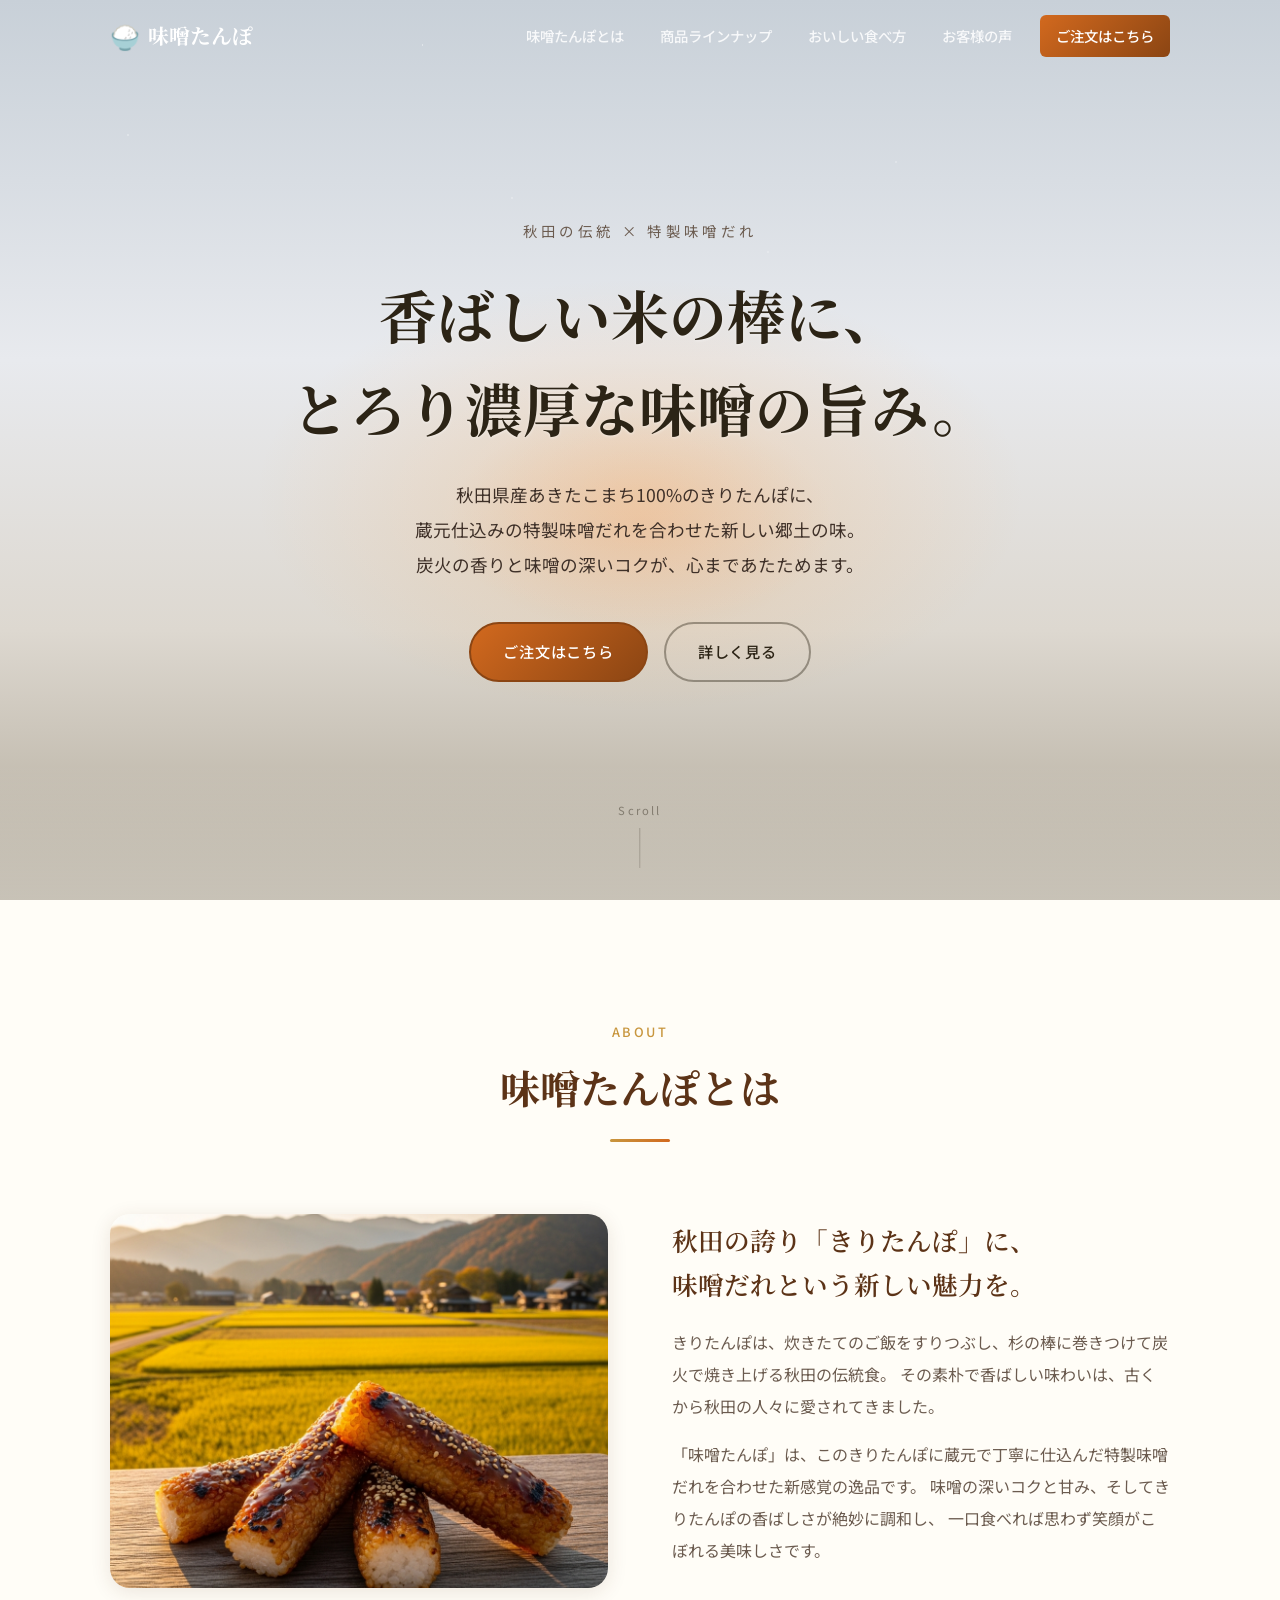
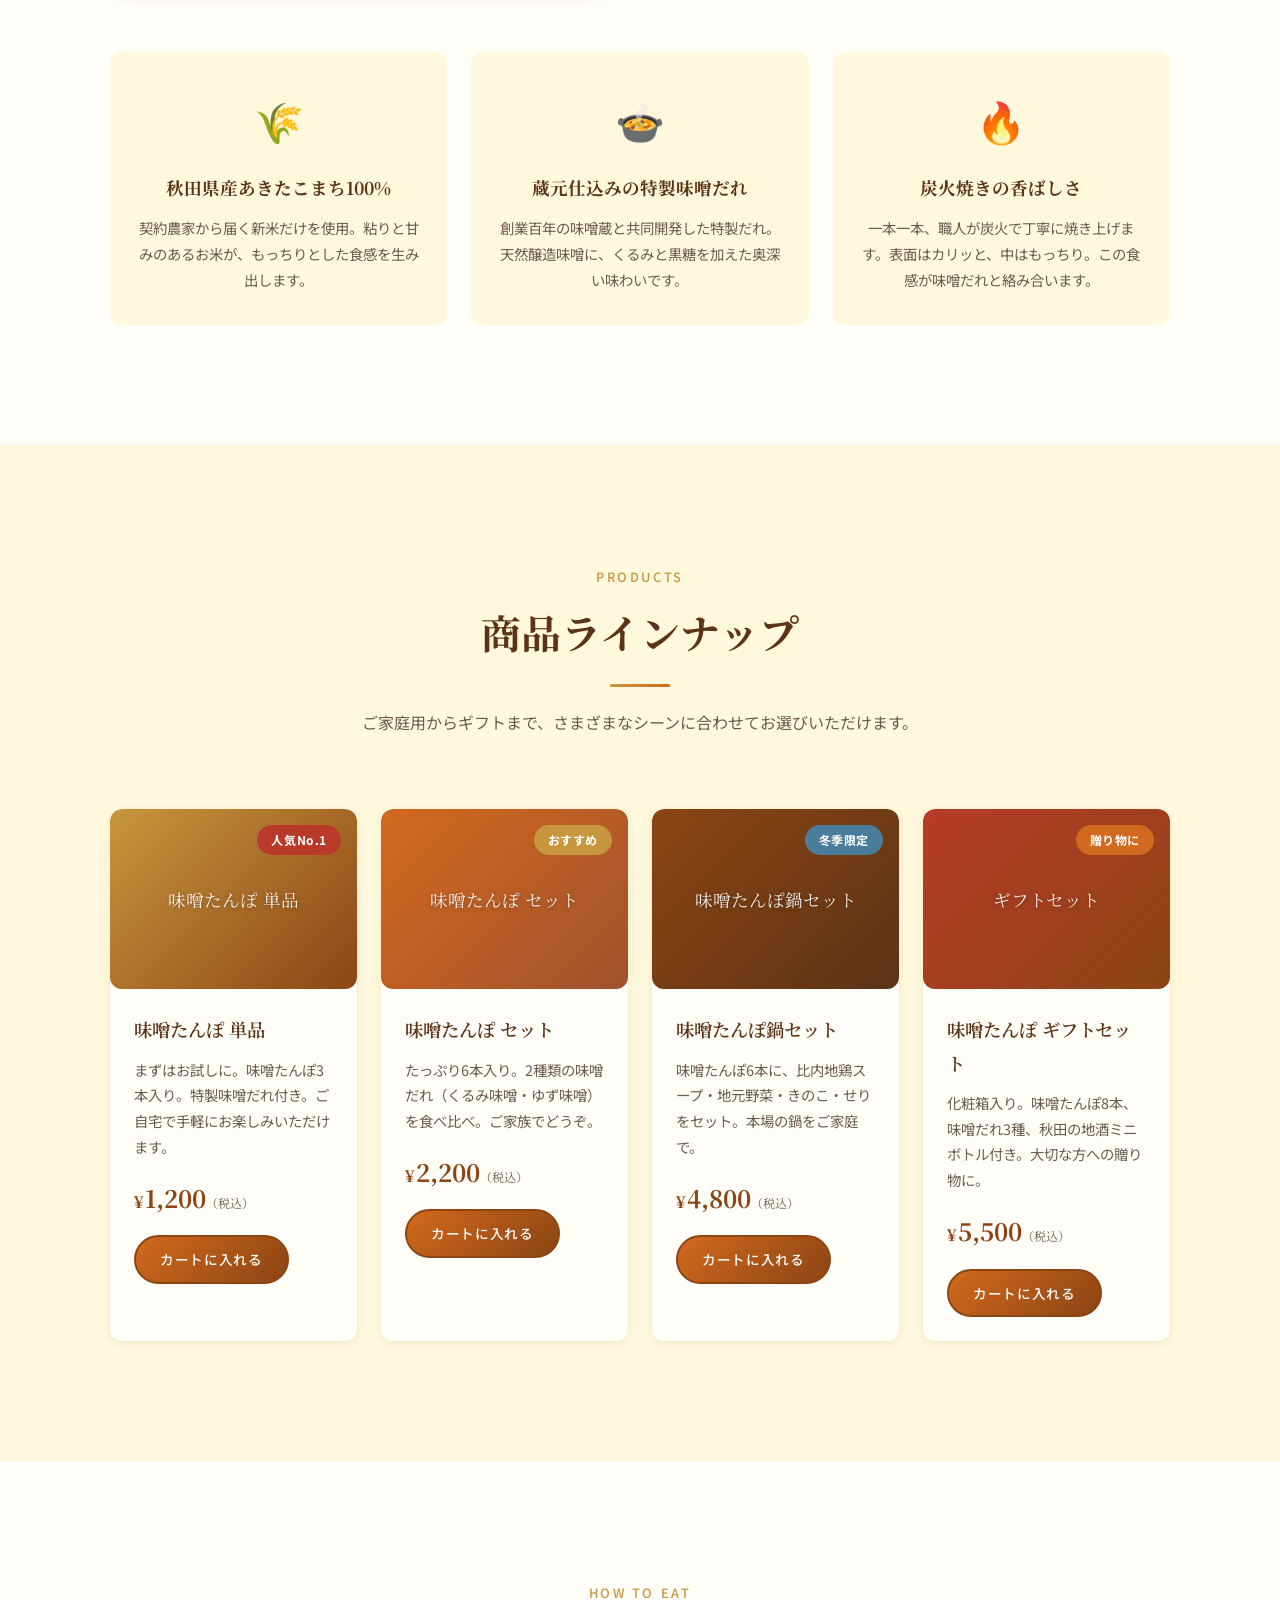
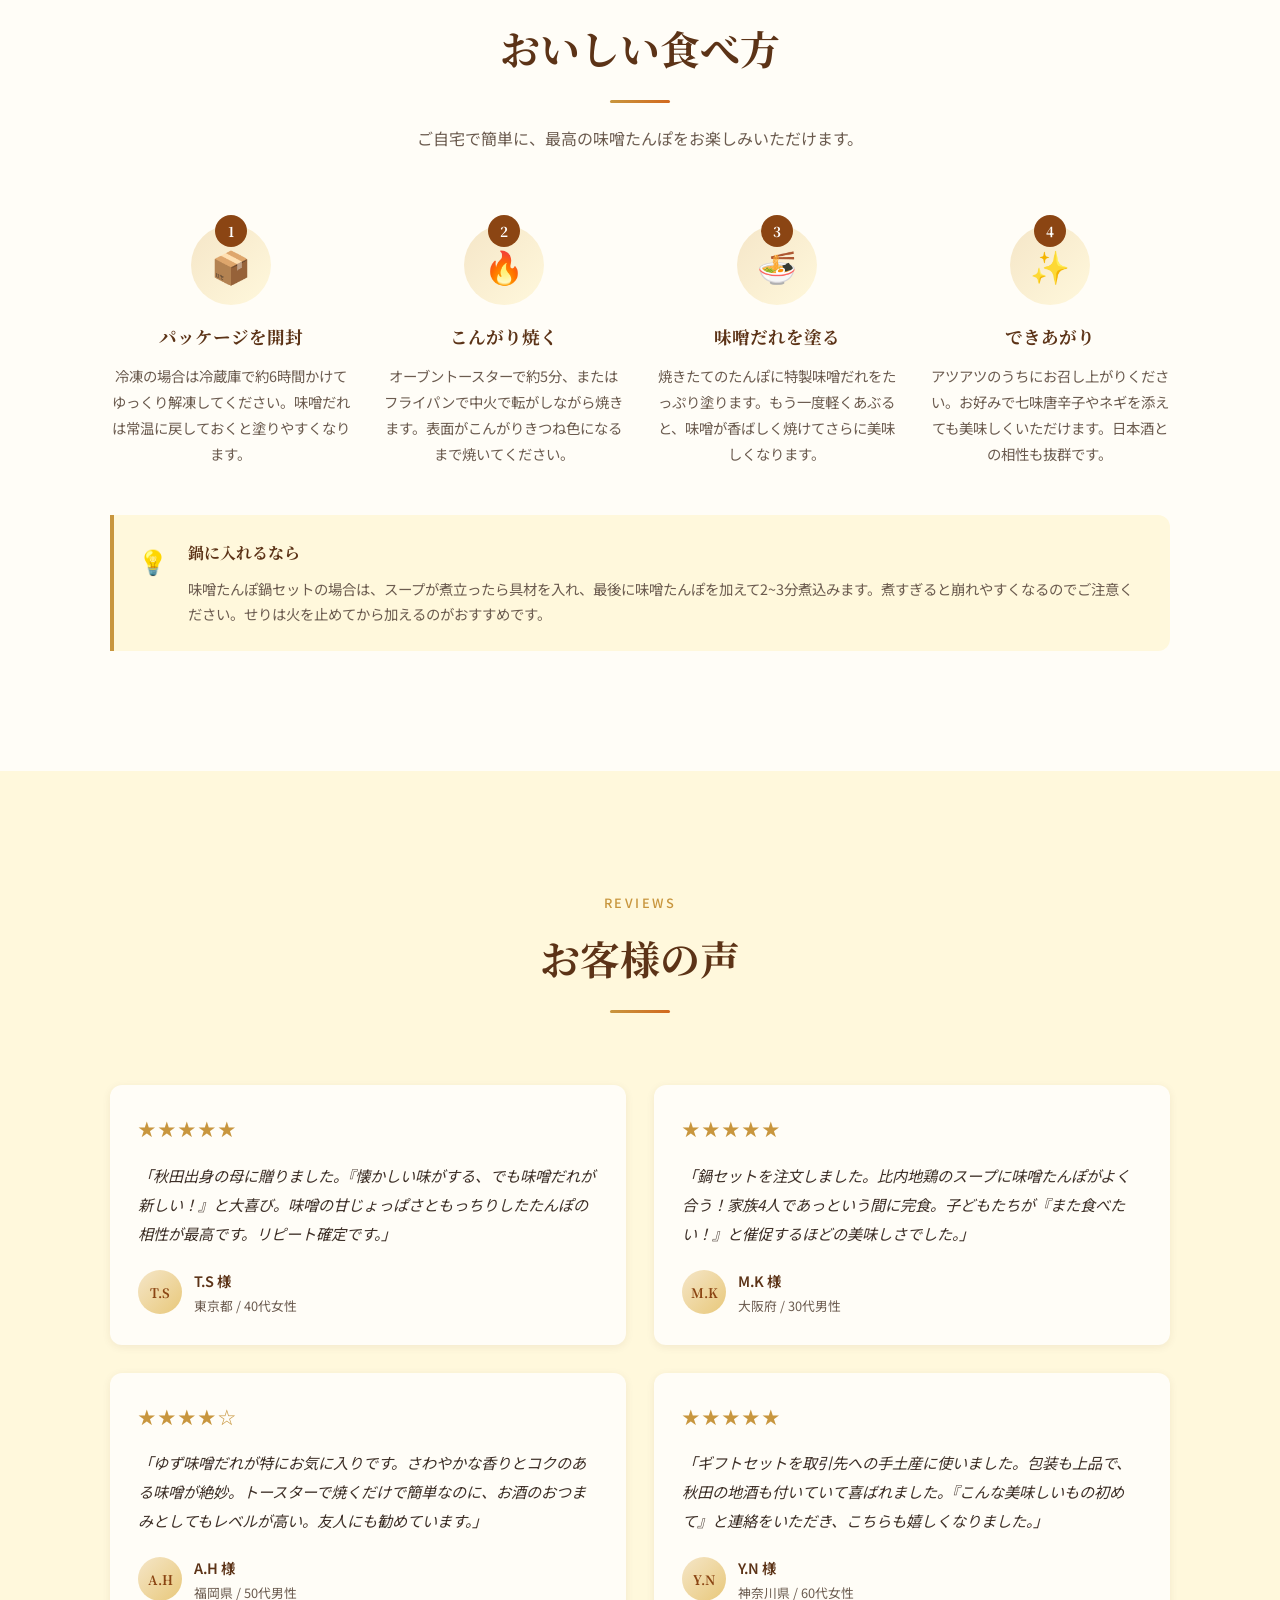
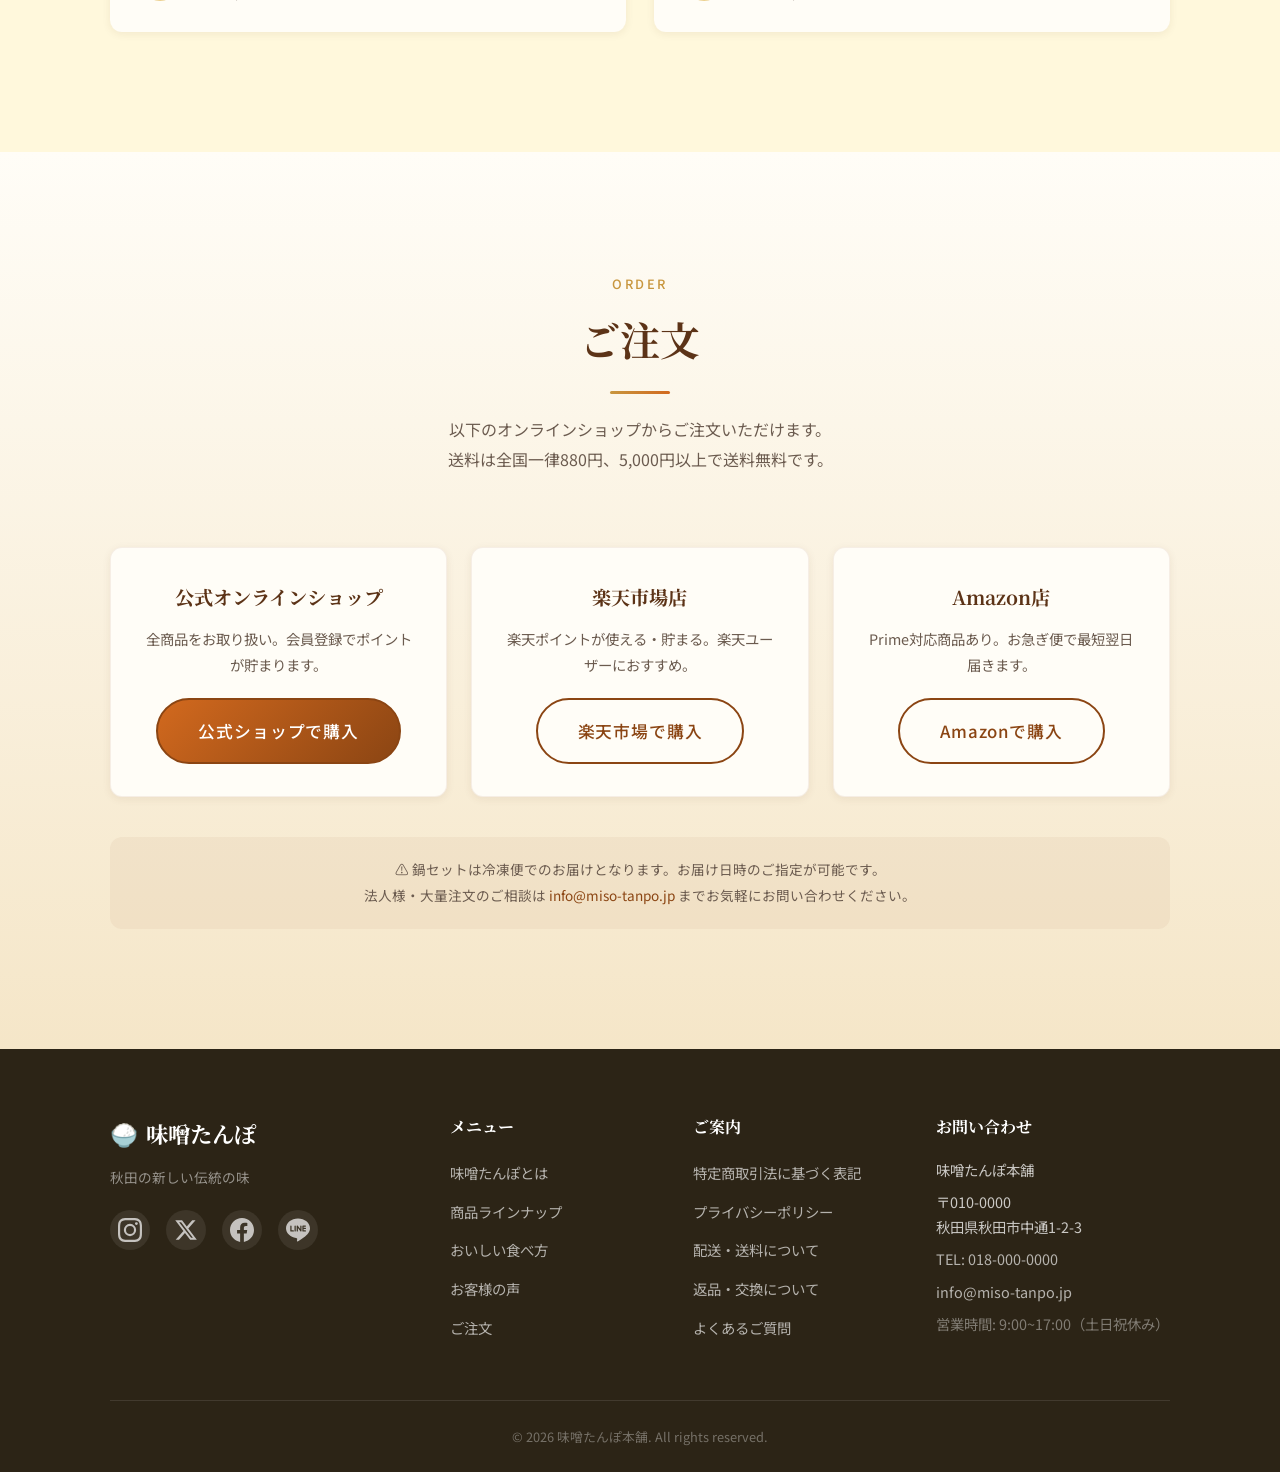
==== commit dfc396de: "Imagen 4.0で生成した味噌たんぽ画像5種をランダム表示 Co-Authored-By: Claude Opus 4.6 <noreply@anthropic.com>" ====
--- a/index.html
+++ b/index.html
@@ -74,9 +74,7 @@
 
       <div class="about__grid">
         <div class="about__image-wrapper fade-in">
-          <div class="about__image placeholder-image placeholder-image--tanpo">
-            <span>&#127834; 味噌たんぽイメージ</span>
-          </div>
+          <img class="about__image about__image--random" src="" alt="味噌たんぽイメージ">
         </div>
         <div class="about__text fade-in">
           <h3 class="about__heading">秋田の誇り「きりたんぽ」に、<br>味噌だれという新しい魅力を。</h3>
--- a/style.css
+++ b/style.css
@@ -217,13 +217,13 @@
 
 .btn--outline {
   background: transparent;
-  color: #fff;
-  border-color: rgba(255, 255, 255, 0.8);
+  color: var(--color-dark);
+  border-color: rgba(44, 36, 22, 0.4);
 }
 
 .btn--outline:hover {
-  background: rgba(255, 255, 255, 0.15);
-  color: #fff;
+  background: rgba(44, 36, 22, 0.08);
+  color: var(--color-dark);
   transform: translateY(-2px);
 }
 
@@ -396,20 +396,16 @@
   align-items: center;
   justify-content: center;
   background:
-    linear-gradient(145deg,
-      rgba(92, 51, 23, 0.85) 0%,
-      rgba(139, 69, 19, 0.75) 40%,
-      rgba(160, 82, 45, 0.7) 100%
-    ),
-    repeating-linear-gradient(
-      0deg,
-      transparent,
-      transparent 2px,
-      rgba(0, 0, 0, 0.03) 2px,
-      rgba(0, 0, 0, 0.03) 4px
-    ),
-    linear-gradient(180deg, #A0522D 0%, #6B3410 100%);
-  color: #fff;
+    radial-gradient(ellipse 50% 40% at 50% 55%, rgba(255, 160, 60, 0.25) 0%, transparent 60%),
+    radial-gradient(ellipse 30% 25% at 50% 58%, rgba(255, 120, 30, 0.15) 0%, transparent 50%),
+    linear-gradient(180deg,
+      #C8D0D8 0%,
+      #D8DDE3 20%,
+      #E8EAEE 40%,
+      #DDD8D0 70%,
+      #B0A898 100%
+    );
+  color: #2C2416;
   text-align: center;
   overflow: hidden;
 }
@@ -417,17 +413,34 @@
 .hero::before {
   content: '';
   position: absolute;
-  top: -50%;
-  left: -50%;
-  width: 200%;
-  height: 200%;
-  background: radial-gradient(ellipse at 30% 50%, rgba(200, 150, 62, 0.15) 0%, transparent 60%);
-  animation: heroGlow 8s ease-in-out infinite alternate;
-}
-
-@keyframes heroGlow {
-  0% { transform: translate(0, 0); }
-  100% { transform: translate(5%, 3%); }
+  inset: 0;
+  background:
+    radial-gradient(circle 2px at 10% 15%, rgba(255,255,255,0.9) 0%, transparent 50%),
+    radial-gradient(circle 1px at 25% 8%, rgba(255,255,255,0.7) 0%, transparent 50%),
+    radial-gradient(circle 2px at 40% 22%, rgba(255,255,255,0.8) 0%, transparent 50%),
+    radial-gradient(circle 1px at 55% 12%, rgba(255,255,255,0.6) 0%, transparent 50%),
+    radial-gradient(circle 2px at 70% 18%, rgba(255,255,255,0.8) 0%, transparent 50%),
+    radial-gradient(circle 1px at 85% 10%, rgba(255,255,255,0.7) 0%, transparent 50%),
+    radial-gradient(circle 1px at 15% 30%, rgba(255,255,255,0.6) 0%, transparent 50%),
+    radial-gradient(circle 2px at 60% 28%, rgba(255,255,255,0.7) 0%, transparent 50%),
+    radial-gradient(circle 1px at 90% 25%, rgba(255,255,255,0.5) 0%, transparent 50%),
+    radial-gradient(circle 2px at 33% 5%, rgba(255,255,255,0.8) 0%, transparent 50%);
+  animation: heroSnow 8s linear infinite;
+}
+
+.hero::after {
+  content: '';
+  position: absolute;
+  bottom: 0;
+  left: 0;
+  right: 0;
+  height: 15%;
+  background: linear-gradient(0deg, rgba(255,255,255,0.3) 0%, transparent 100%);
+}
+
+@keyframes heroSnow {
+  0% { transform: translateY(0); }
+  100% { transform: translateY(30px); }
 }
 
 .hero__content {
@@ -443,7 +456,7 @@
   font-weight: 400;
   letter-spacing: 0.3em;
   margin-bottom: 24px;
-  color: var(--color-gold-light);
+  color: var(--color-text-light);
 }
 
 .hero__title {
@@ -452,14 +465,15 @@
   font-weight: 700;
   line-height: 1.6;
   margin-bottom: 24px;
-  text-shadow: 0 2px 8px rgba(0, 0, 0, 0.2);
+  color: var(--color-dark);
+  text-shadow: 0 1px 3px rgba(255, 255, 255, 0.5);
 }
 
 .hero__description {
   font-size: 1rem;
   line-height: 2;
   margin-bottom: 40px;
-  color: rgba(255, 255, 255, 0.9);
+  color: var(--color-text);
 }
 
 .hero__actions {
@@ -478,7 +492,7 @@
   flex-direction: column;
   align-items: center;
   gap: 8px;
-  color: rgba(255, 255, 255, 0.6);
+  color: rgba(44, 36, 22, 0.5);
   font-size: 0.7rem;
   letter-spacing: 0.2em;
 }
@@ -486,7 +500,7 @@
 .hero__scroll-line {
   width: 1px;
   height: 40px;
-  background: rgba(255, 255, 255, 0.4);
+  background: rgba(44, 36, 22, 0.3);
   animation: scrollPulse 2s ease-in-out infinite;
 }
 
@@ -508,6 +522,15 @@
   border-radius: var(--radius-lg);
   overflow: hidden;
   box-shadow: var(--shadow-md);
+}
+
+.about__image--random {
+  width: 100%;
+  aspect-ratio: 4 / 3;
+  object-fit: cover;
+  display: block;
+  border-radius: var(--radius-md);
+  transition: opacity 0.6s ease;
 }
 
 .about__text h3 {
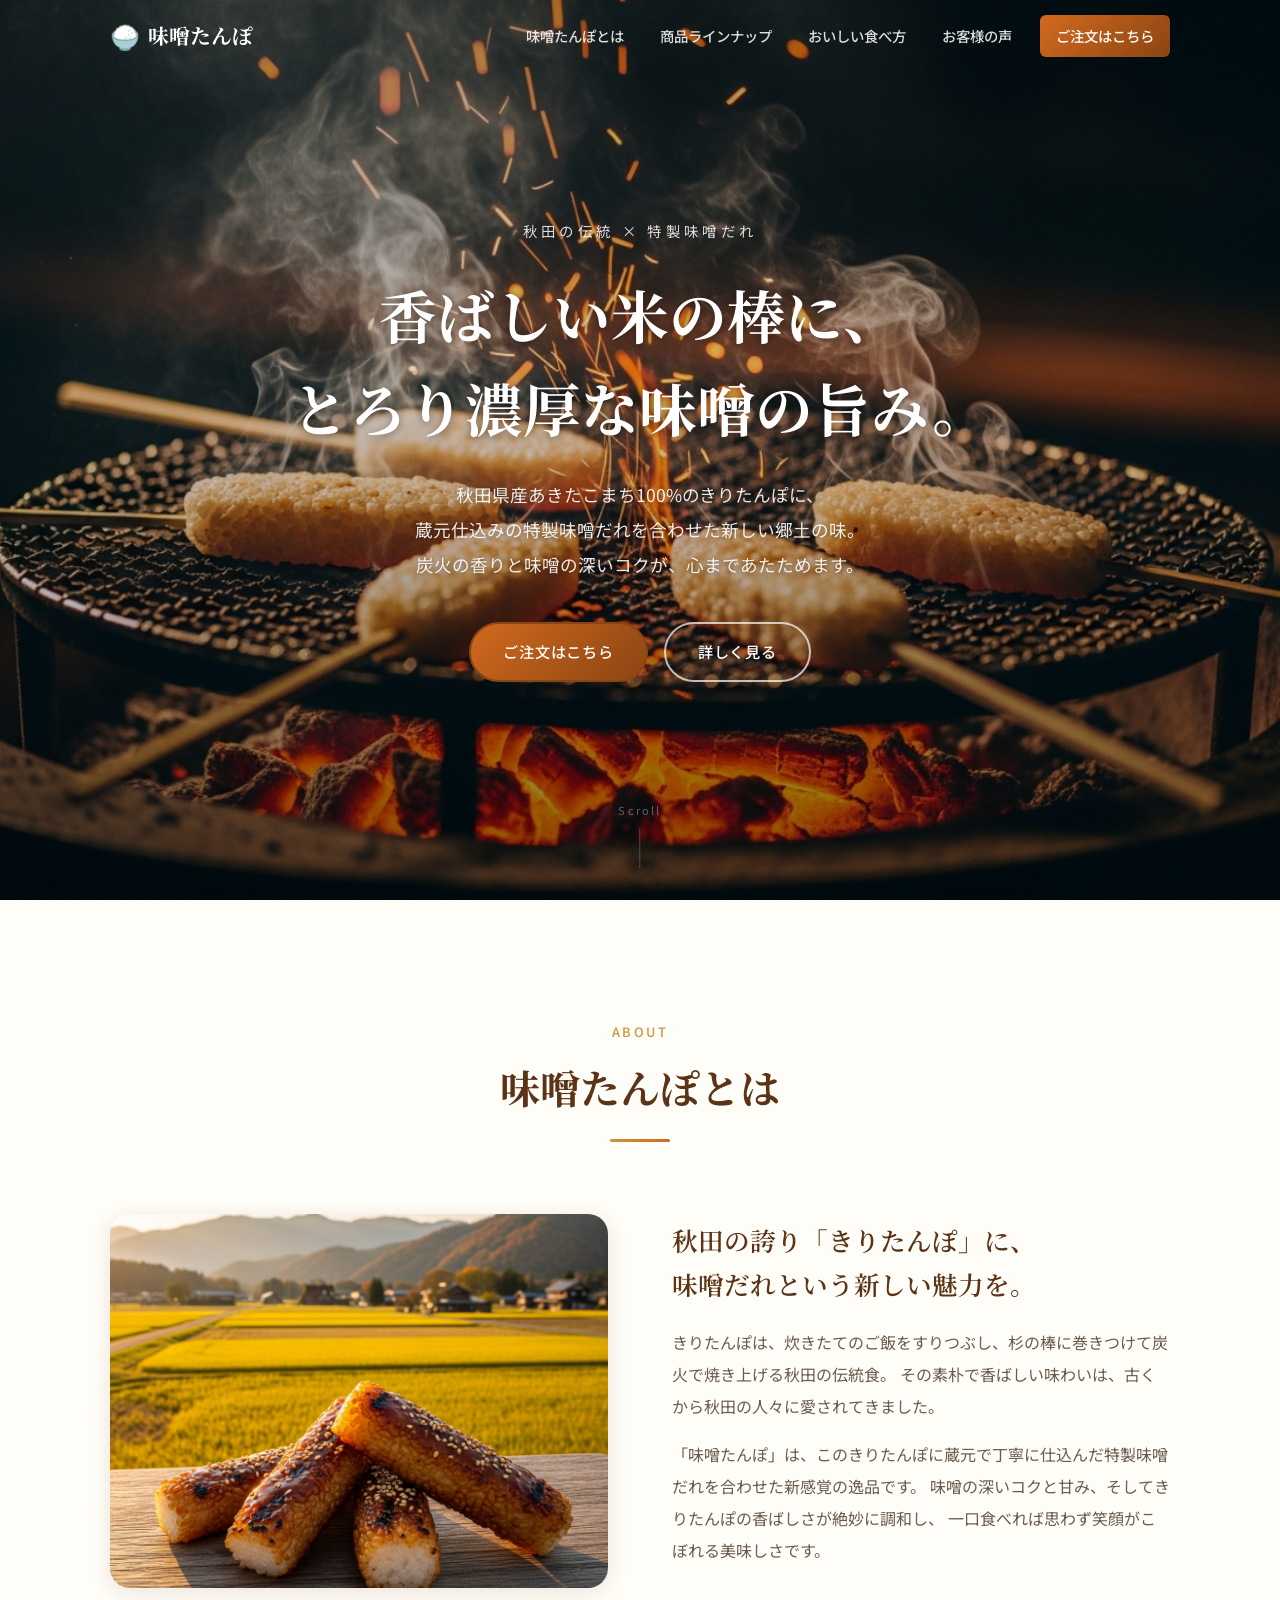
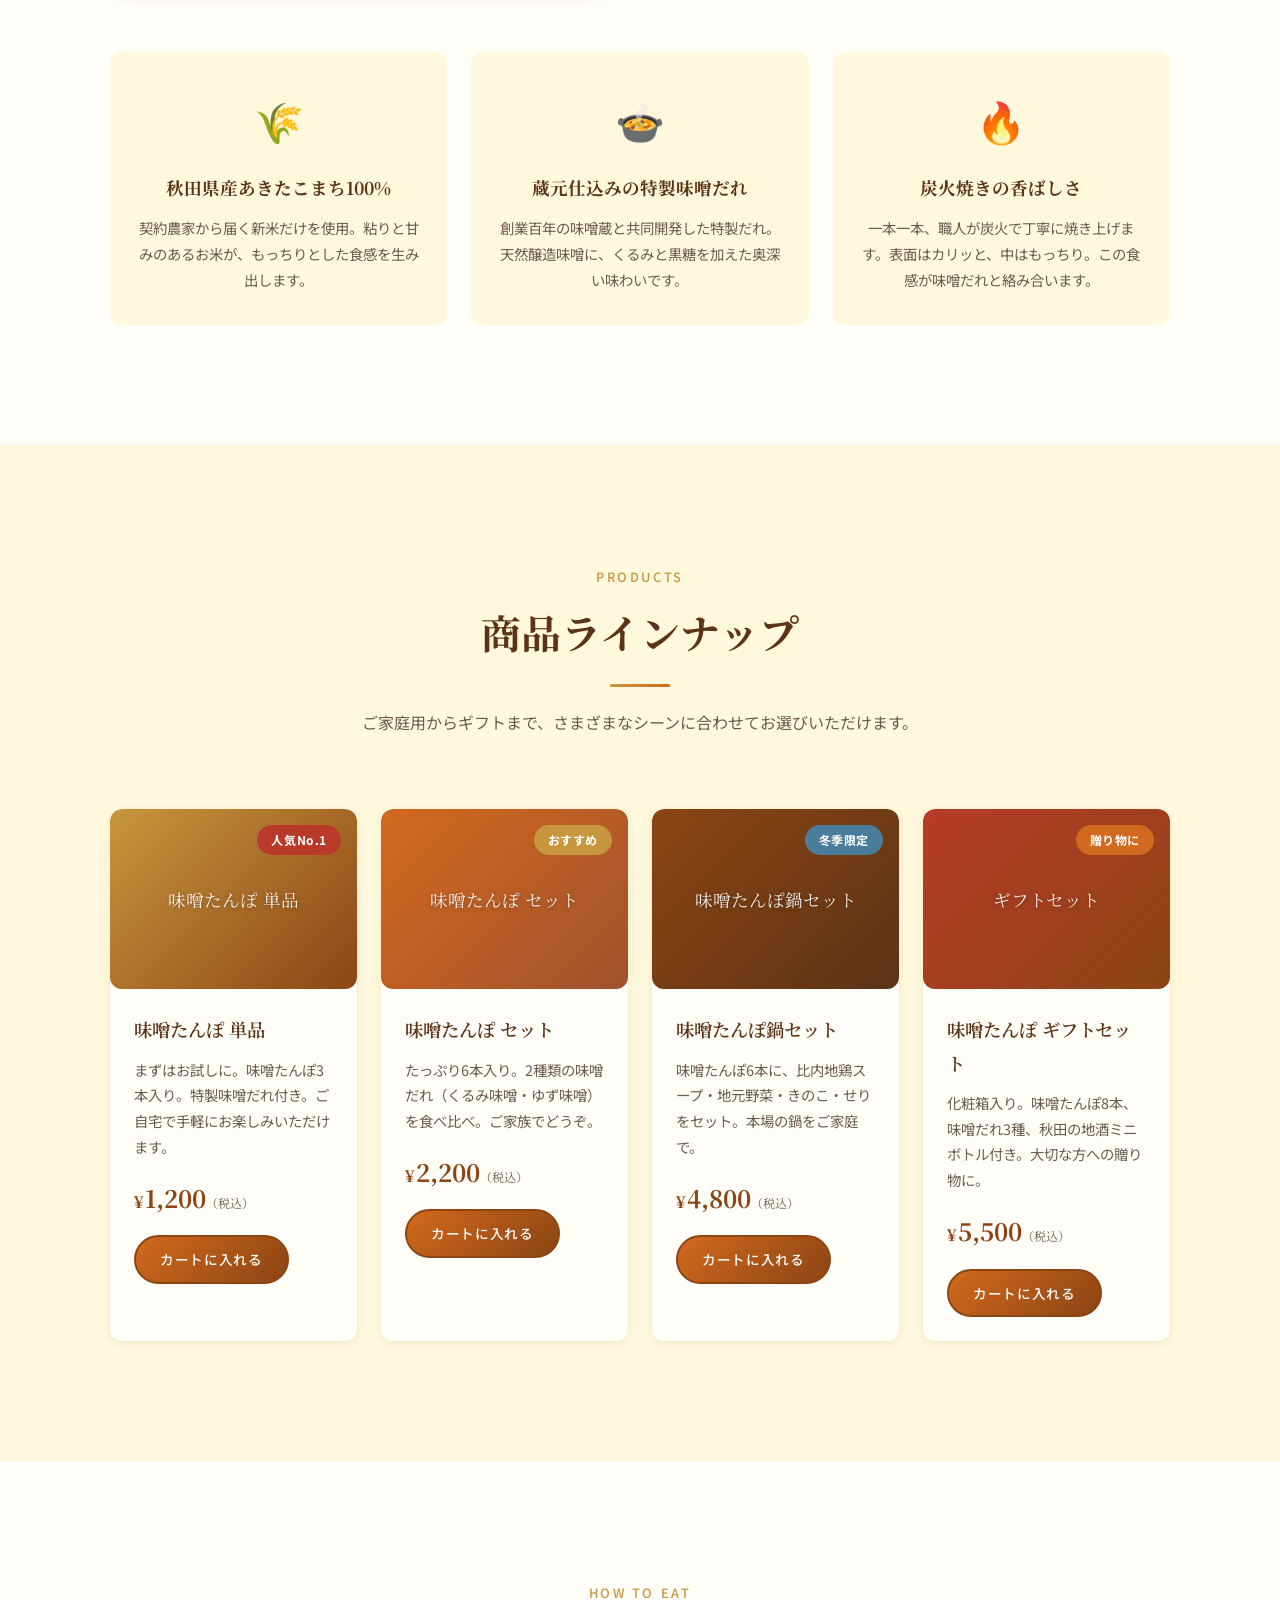
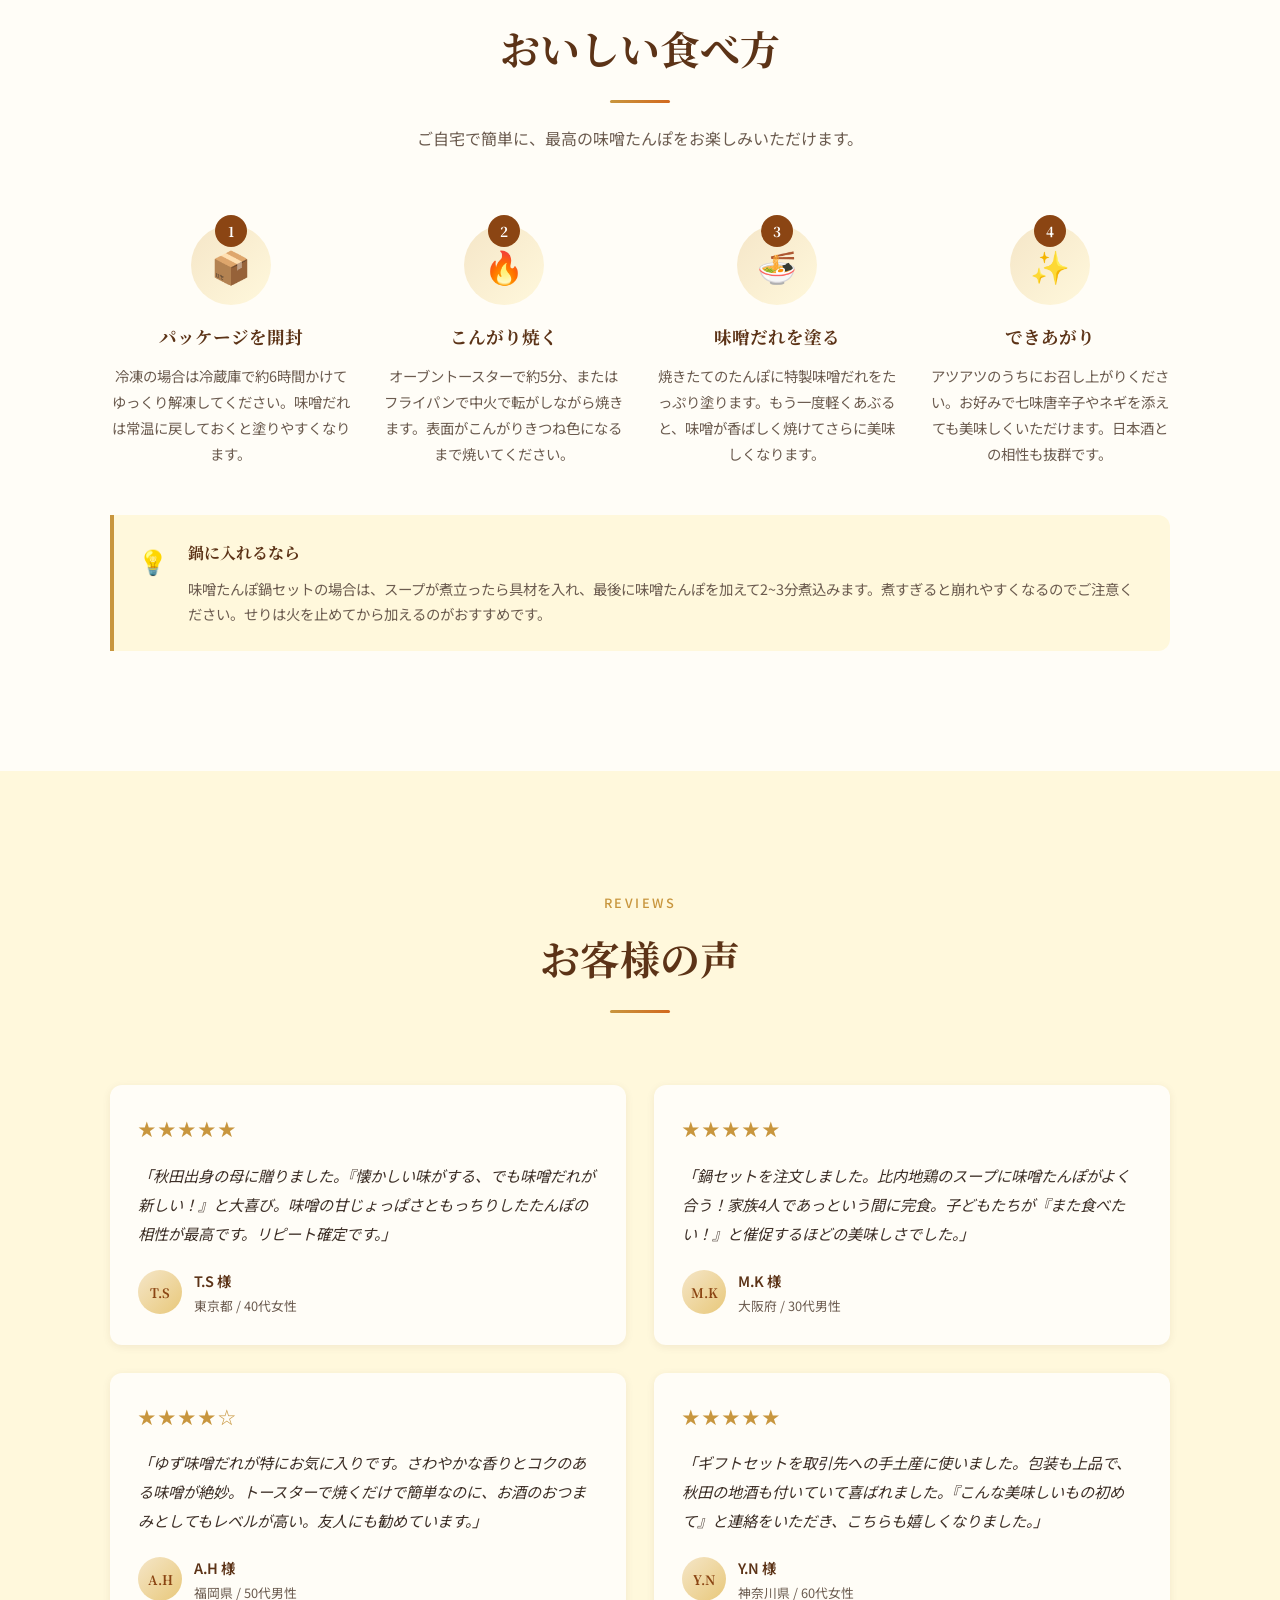
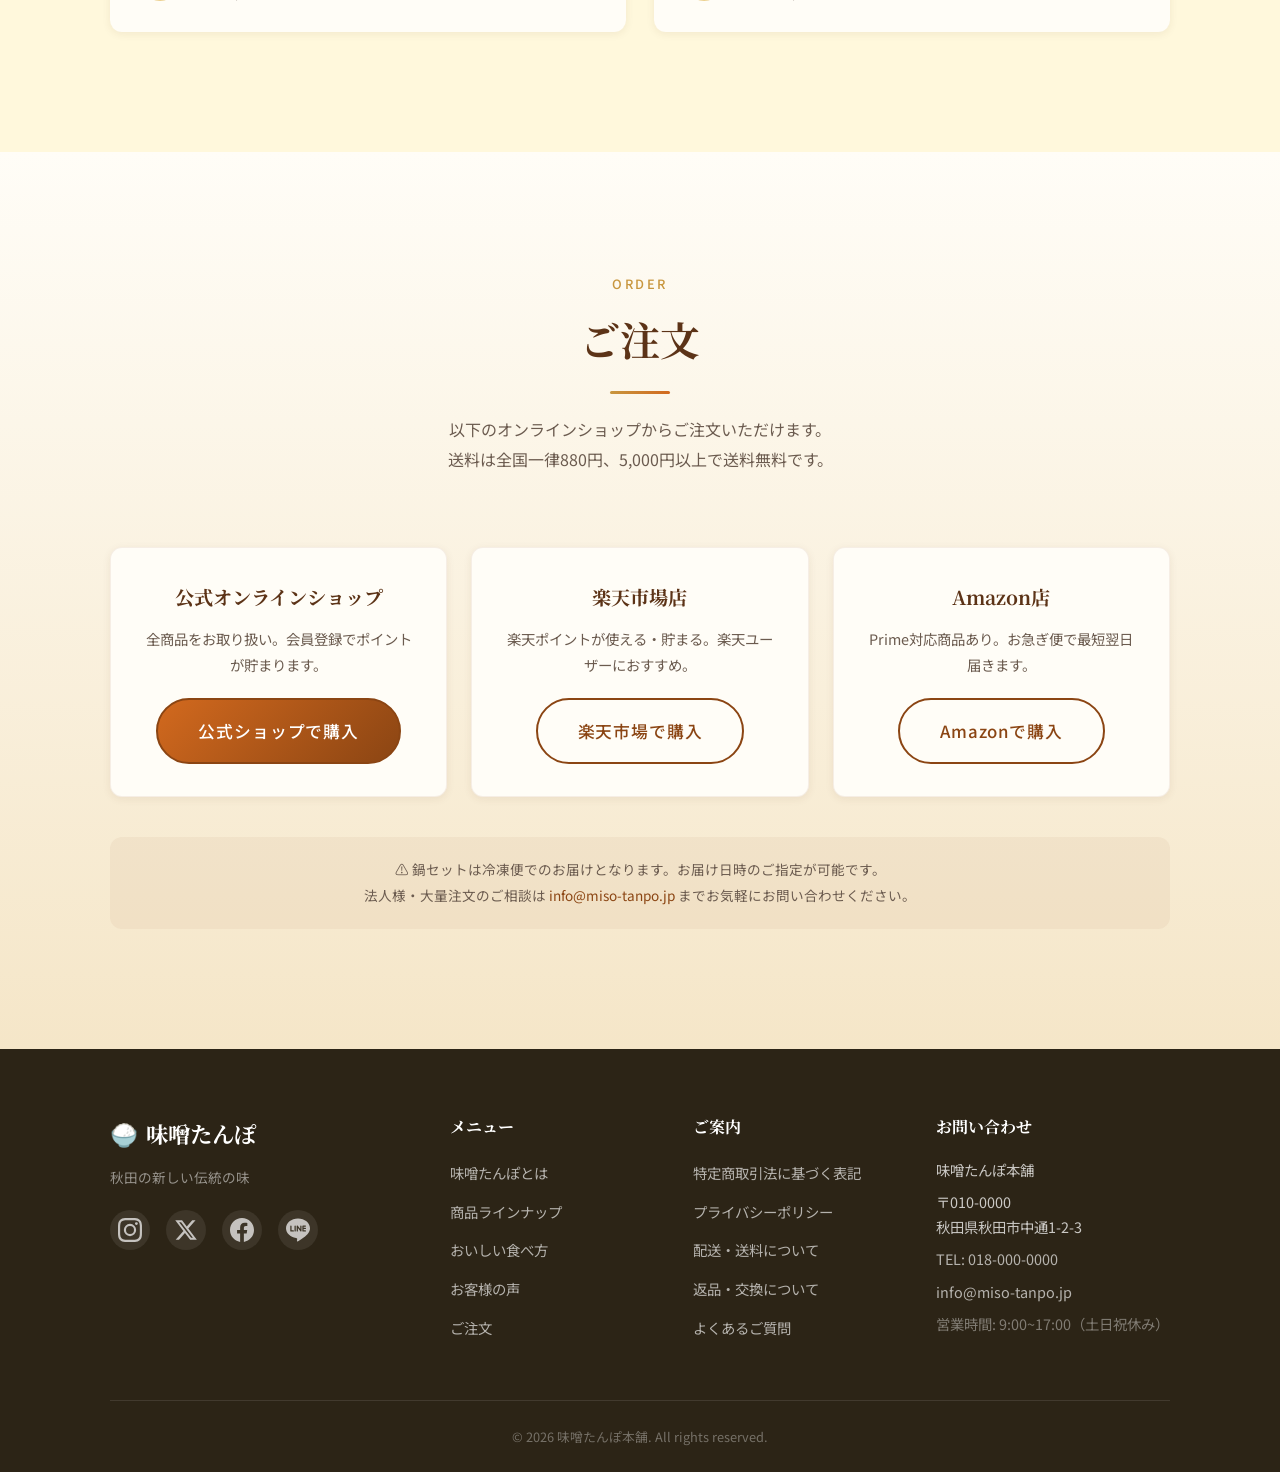
==== commit 7acf8f0a: "ヒーロー背景をImagen 4.0生成画像5種の3秒スライドショーに変更 Co-Authored-By: Claude Opus 4.6 <noreply@anthropic.com>" ====
--- a/index.html
+++ b/index.html
@@ -40,6 +40,7 @@
 
   <!-- ヒーローセクション -->
   <section class="hero" id="hero">
+    <img class="hero__bg" id="heroBg" src="images/hero_snow_irori.png" alt="">
     <div class="hero__overlay"></div>
     <div class="hero__content container">
       <p class="hero__subtitle fade-in">秋田の伝統 &#215; 特製味噌だれ</p>
--- a/style.css
+++ b/style.css
@@ -217,13 +217,13 @@
 
 .btn--outline {
   background: transparent;
-  color: var(--color-dark);
-  border-color: rgba(44, 36, 22, 0.4);
+  color: #fff;
+  border-color: rgba(255, 255, 255, 0.7);
 }
 
 .btn--outline:hover {
-  background: rgba(44, 36, 22, 0.08);
-  color: var(--color-dark);
+  background: rgba(255, 255, 255, 0.15);
+  color: #fff;
   transform: translateY(-2px);
 }
 
@@ -395,52 +395,30 @@
   display: flex;
   align-items: center;
   justify-content: center;
-  background:
-    radial-gradient(ellipse 50% 40% at 50% 55%, rgba(255, 160, 60, 0.25) 0%, transparent 60%),
-    radial-gradient(ellipse 30% 25% at 50% 58%, rgba(255, 120, 30, 0.15) 0%, transparent 50%),
-    linear-gradient(180deg,
-      #C8D0D8 0%,
-      #D8DDE3 20%,
-      #E8EAEE 40%,
-      #DDD8D0 70%,
-      #B0A898 100%
-    );
-  color: #2C2416;
+  background: #1a0f08;
+  color: #fff;
   text-align: center;
   overflow: hidden;
 }
 
-.hero::before {
-  content: '';
+.hero__bg {
   position: absolute;
   inset: 0;
-  background:
-    radial-gradient(circle 2px at 10% 15%, rgba(255,255,255,0.9) 0%, transparent 50%),
-    radial-gradient(circle 1px at 25% 8%, rgba(255,255,255,0.7) 0%, transparent 50%),
-    radial-gradient(circle 2px at 40% 22%, rgba(255,255,255,0.8) 0%, transparent 50%),
-    radial-gradient(circle 1px at 55% 12%, rgba(255,255,255,0.6) 0%, transparent 50%),
-    radial-gradient(circle 2px at 70% 18%, rgba(255,255,255,0.8) 0%, transparent 50%),
-    radial-gradient(circle 1px at 85% 10%, rgba(255,255,255,0.7) 0%, transparent 50%),
-    radial-gradient(circle 1px at 15% 30%, rgba(255,255,255,0.6) 0%, transparent 50%),
-    radial-gradient(circle 2px at 60% 28%, rgba(255,255,255,0.7) 0%, transparent 50%),
-    radial-gradient(circle 1px at 90% 25%, rgba(255,255,255,0.5) 0%, transparent 50%),
-    radial-gradient(circle 2px at 33% 5%, rgba(255,255,255,0.8) 0%, transparent 50%);
-  animation: heroSnow 8s linear infinite;
-}
-
-.hero::after {
-  content: '';
+  width: 100%;
+  height: 100%;
+  object-fit: cover;
+  transition: opacity 1s ease;
+}
+
+.hero__bg.fade-out {
+  opacity: 0;
+}
+
+.hero__overlay {
   position: absolute;
-  bottom: 0;
-  left: 0;
-  right: 0;
-  height: 15%;
-  background: linear-gradient(0deg, rgba(255,255,255,0.3) 0%, transparent 100%);
-}
-
-@keyframes heroSnow {
-  0% { transform: translateY(0); }
-  100% { transform: translateY(30px); }
+  inset: 0;
+  background: linear-gradient(180deg, rgba(0,0,0,0.35) 0%, rgba(0,0,0,0.15) 40%, rgba(0,0,0,0.45) 100%);
+  z-index: 1;
 }
 
 .hero__content {
@@ -456,7 +434,7 @@
   font-weight: 400;
   letter-spacing: 0.3em;
   margin-bottom: 24px;
-  color: var(--color-text-light);
+  color: rgba(255, 255, 255, 0.85);
 }
 
 .hero__title {
@@ -465,15 +443,16 @@
   font-weight: 700;
   line-height: 1.6;
   margin-bottom: 24px;
-  color: var(--color-dark);
-  text-shadow: 0 1px 3px rgba(255, 255, 255, 0.5);
+  color: #fff;
+  text-shadow: 0 2px 8px rgba(0, 0, 0, 0.4);
 }
 
 .hero__description {
   font-size: 1rem;
   line-height: 2;
   margin-bottom: 40px;
-  color: var(--color-text);
+  color: rgba(255, 255, 255, 0.9);
+  text-shadow: 0 1px 4px rgba(0, 0, 0, 0.3);
 }
 
 .hero__actions {
@@ -492,7 +471,7 @@
   flex-direction: column;
   align-items: center;
   gap: 8px;
-  color: rgba(44, 36, 22, 0.5);
+  color: rgba(255, 255, 255, 0.6);
   font-size: 0.7rem;
   letter-spacing: 0.2em;
 }
@@ -500,7 +479,7 @@
 .hero__scroll-line {
   width: 1px;
   height: 40px;
-  background: rgba(44, 36, 22, 0.3);
+  background: rgba(255, 255, 255, 0.4);
   animation: scrollPulse 2s ease-in-out infinite;
 }
 
